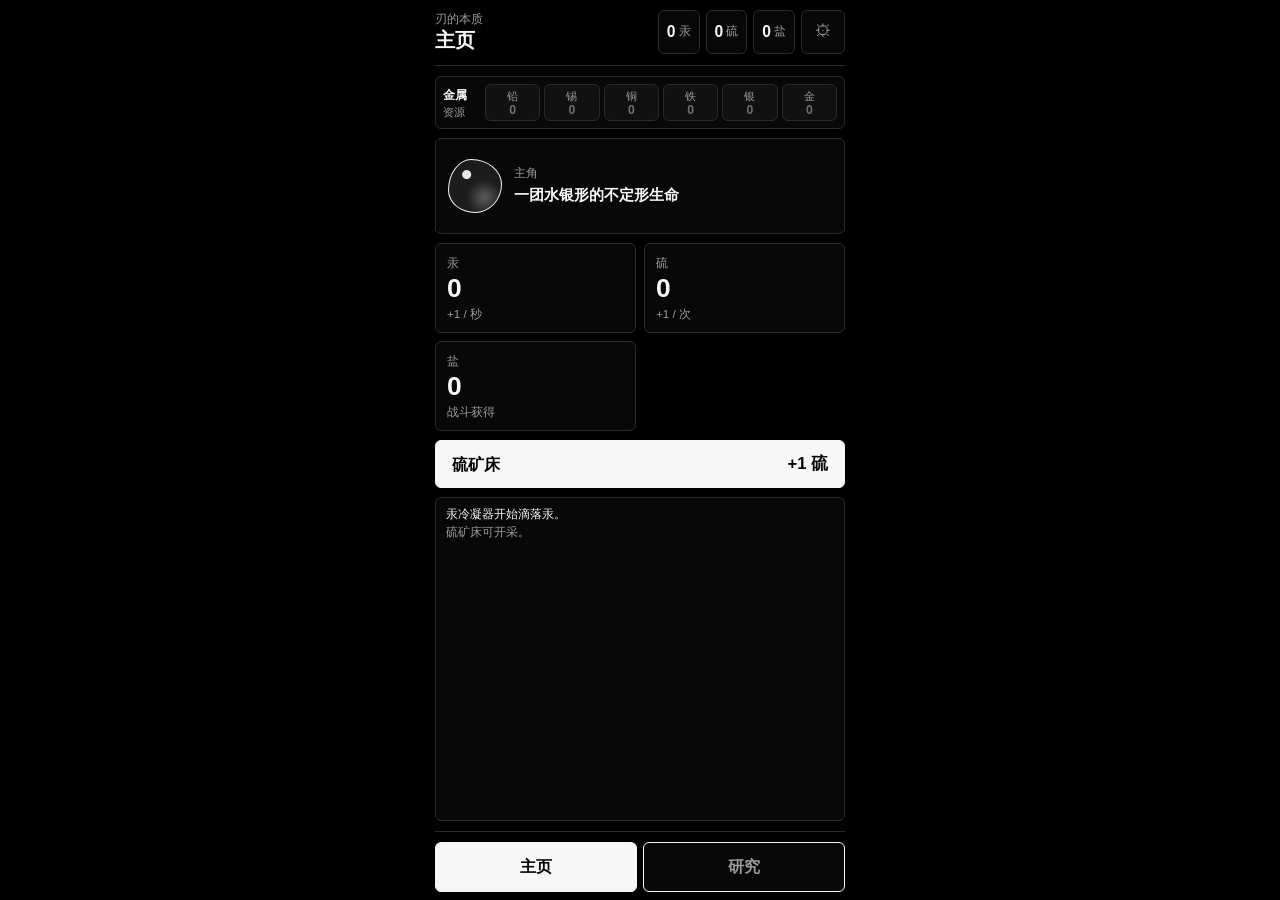
==== 游戏本体/index.html @ 434b976f "Initial commit" ====
<!doctype html>
<html lang="zh-CN">
  <head>
    <meta charset="UTF-8" />
    <meta name="viewport" content="width=device-width, initial-scale=1, viewport-fit=cover" />
    <meta name="theme-color" content="#000000" />
    <title>刃的本质</title>
    <link rel="stylesheet" href="./styles.css" />
  </head>
  <body>
    <main class="app-shell" id="app">
      <header class="title-bar">
        <div class="title-copy">
          <p>刃的本质</p>
          <h1 id="screen-title">主页</h1>
        </div>
        <div class="title-actions">
          <div class="title-stats" aria-label="核心资源">
            <span><strong id="title-mercury">0</strong><small>汞</small></span>
            <span><strong id="title-sulfur">0</strong><small>硫</small></span>
            <span><strong id="title-salt">0</strong><small>盐</small></span>
          </div>
          <button
            class="settings-shortcut"
            type="button"
            data-target="settings"
            aria-label="系统"
            aria-selected="false"
          >
            <span aria-hidden="true">⚙</span>
          </button>
        </div>
      </header>

      <section class="screen-stage" aria-live="polite">
        <section class="screen is-active is-headless" data-screen="home" aria-label="主页">
          <div class="home-layout">
            <section class="metal-resource-panel" aria-label="金属资源">
              <div class="metal-resource-head">
                <strong>金属</strong>
                <small>资源</small>
              </div>
              <div class="metal-resource-list" id="home-metal-resources"></div>
            </section>

            <section class="life-panel" aria-label="主角状态">
              <div class="life-core" aria-hidden="true"></div>
              <div>
                <span>主角</span>
                <strong>一团水银形的不定形生命</strong>
              </div>
            </section>

            <div class="resource-grid" aria-label="资源">
              <article class="resource-card">
                <span>汞</span>
                <strong id="home-mercury">0</strong>
                <small id="mercury-rate">+1 / 秒</small>
              </article>
              <article class="resource-card">
                <span>硫</span>
                <strong id="home-sulfur">0</strong>
                <small id="sulfur-rate">手动开采</small>
              </article>
              <article class="resource-card">
                <span>盐</span>
                <strong id="home-salt">0</strong>
                <small id="salt-rate">战斗获得</small>
              </article>
            </div>

            <button class="primary-action" id="sulfur-button" type="button">
              <span>硫矿床</span>
              <strong id="sulfur-gain">+1 硫</strong>
            </button>

            <ol class="event-log" id="home-log" aria-label="主页记录"></ol>
          </div>
        </section>

        <section class="screen is-headless" data-screen="research" aria-label="研究">
          <div class="research-layout">
            <section class="research-section" data-research-section="available">
              <div class="research-section-head">
                <h3>可研究</h3>
                <button
                  class="research-section-toggle"
                  type="button"
                  aria-expanded="true"
                  aria-controls="available-research-list"
                  data-section-toggle="available"
                >
                  <span aria-hidden="true">▴</span>
                  <small>折叠</small>
                </button>
              </div>
              <div class="research-list" id="available-research-list" aria-label="可研究项目"></div>
            </section>

            <section class="research-section" data-research-section="owned">
              <div class="research-section-head">
                <h3>已持有</h3>
                <button
                  class="research-section-toggle"
                  type="button"
                  aria-expanded="true"
                  aria-controls="owned-research-list"
                  data-section-toggle="owned"
                >
                  <span aria-hidden="true">▴</span>
                  <small>折叠</small>
                </button>
              </div>
              <div class="research-list" id="owned-research-list" aria-label="已持有研究"></div>
            </section>

            <section class="research-section" data-research-section="locked">
              <div class="research-section-head">
                <h3>未解锁</h3>
                <button
                  class="research-section-toggle"
                  type="button"
                  aria-expanded="true"
                  aria-controls="locked-feature-list"
                  data-section-toggle="locked"
                >
                  <span aria-hidden="true">▴</span>
                  <small>折叠</small>
                </button>
              </div>
              <div class="research-list" id="locked-research-list" aria-label="未解锁研究"></div>
            </section>
          </div>
        </section>

        <section class="screen is-headless" data-screen="metallurgy" aria-label="冶金">
          <div class="metallurgy-layout">
            <section class="metal-resource-panel metallurgy-metal-panel" aria-label="冶金金属资源">
              <div class="metal-resource-head">
                <strong>金属</strong>
                <small>资源</small>
              </div>
              <div class="metal-resource-list" id="metallurgy-metal-resources"></div>
            </section>

            <div class="metallurgy-panels">
              <section class="metallurgy-station is-active" data-station="smelting" data-metallurgy-panel="smelting" aria-labelledby="smelting-title">
                <div class="station-title">
                  <div>
                    <h3 id="smelting-title">冶炼</h3>
                    <small>也不算是冶炼，毕竟没开火。</small>
                  </div>
                </div>

                <div class="station-workbench">
                  <section class="station-column ingredient-column" aria-label="冶炼投料">
                    <strong>投料</strong>
                    <div class="ingredient-list" id="smelting-resource-list"></div>
                    <div class="ingredient-controls">
                      <button class="secondary-action" type="button" data-ingredient-action="divide" data-station="smelting">/10</button>
                      <span id="smelting-selected-resource">未选择</span>
                      <button class="secondary-action" type="button" data-ingredient-action="multiply" data-station="smelting">*10</button>
                      <button class="secondary-action" type="button" data-ingredient-action="remove" data-station="smelting">-1</button>
                      <button class="secondary-action" type="button" data-ingredient-action="add" data-station="smelting">+1</button>
                    </div>
                  </section>

                  <section class="station-column product-column" aria-label="冶炼产品">
                    <strong>产品</strong>
                    <div class="product-display" id="smelting-product">
                      <span>尚未冶炼</span>
                      <small>投入资源后确认。</small>
                    </div>
                    <div class="current-loadout" id="smelting-current-inputs">未投料</div>
                  </section>

                  <section class="station-column process-column" aria-label="冶炼确认">
                    <button class="process-button cauldron-button" id="smelt-button" type="button">
                      <span class="process-icon" aria-hidden="true">坩</span>
                      <strong>冶炼</strong>
                    </button>
                  </section>

                  <aside class="metallurgy-drawer" id="smelting-drawer" aria-label="冶炼记录抽屉">
                    <button class="drawer-toggle" id="smelting-drawer-toggle" type="button" aria-expanded="false">
                      <span aria-hidden="true">‹</span>
                      <small>记录</small>
                    </button>
                    <div class="drawer-body">
                      <div class="drawer-head">
                        <strong id="smelting-log-title">完整记录</strong>
                        <button class="secondary-action" id="smelting-log-mode-toggle" type="button">收藏</button>
                      </div>
                      <ol class="drawer-list" id="smelting-log-list"></ol>
                    </div>
                  </aside>
                </div>
              </section>

              <section class="metallurgy-station" data-station="forging" data-metallurgy-panel="forging" aria-labelledby="forging-title">
                <div class="station-title">
                  <div>
                    <h3 id="forging-title">锻造</h3>
                    <small>投入金属，锻出一把刃。</small>
                  </div>
                </div>

                <div class="station-workbench">
                  <section class="station-column ingredient-column" aria-label="锻造投料">
                    <strong>投料</strong>
                    <div class="ingredient-list" id="forging-resource-list"></div>
                    <div class="ingredient-controls">
                      <button class="secondary-action" type="button" data-ingredient-action="divide" data-station="forging">/10</button>
                      <span id="forging-selected-resource">未选择</span>
                      <button class="secondary-action" type="button" data-ingredient-action="multiply" data-station="forging">*10</button>
                      <button class="secondary-action" type="button" data-ingredient-action="remove" data-station="forging">-1</button>
                      <button class="secondary-action" type="button" data-ingredient-action="add" data-station="forging">+1</button>
                    </div>
                  </section>

                  <section class="station-column process-column" aria-label="锻造确认">
                    <button class="process-button anvil-button" id="forge-button" type="button">
                      <span class="process-icon" aria-hidden="true">砧</span>
                      <strong>锻造</strong>
                    </button>
                  </section>

                  <section class="station-column product-column" aria-label="锻造产品">
                    <strong>产品</strong>
                    <div class="product-display blade-product" id="forging-product">
                      <span>尚未锻造</span>
                      <small>刃属性会显示在这里。</small>
                    </div>
                    <div class="current-loadout" id="forging-current-inputs">未投料</div>
                  </section>

                  <aside class="metallurgy-drawer" id="forging-drawer" aria-label="背包抽屉">
                    <button class="drawer-toggle" id="forging-drawer-toggle" type="button" aria-expanded="false">
                      <span aria-hidden="true">‹</span>
                      <small>背包</small>
                    </button>
                    <div class="drawer-body">
                      <div class="drawer-head">
                        <strong>背包</strong>
                        <div class="drawer-head-actions">
                          <small>20 格</small>
                          <button class="secondary-action" id="blade-batch-delete-toggle" type="button">批量</button>
	                          <button class="secondary-action danger-action" id="blade-batch-delete-button" type="button" disabled hidden>销毁所选</button>
                          <button class="secondary-action" id="blade-favorite-button" type="button" disabled>收藏</button>
                          <button class="secondary-action" id="blade-reproduce-button" type="button" disabled>再生产</button>
	                          <button class="secondary-action danger-action" id="blade-delete-button" type="button" disabled>销毁</button>
                        </div>
                      </div>
                      <div class="blade-detail" id="blade-detail">选择一把刃查看属性</div>
                      <div class="blade-grid" id="blade-inventory-grid"></div>
                    </div>
                  </aside>
                </div>
              </section>

              <section class="metallurgy-station" data-station="inscription" data-metallurgy-panel="inscription" aria-label="铭文"></section>
            </div>

            <nav class="metallurgy-subnav" aria-label="冶金功能切换">
              <button class="metallurgy-subtab is-active" type="button" data-metallurgy-tab="smelting" aria-selected="true">冶炼</button>
              <button class="metallurgy-subtab" type="button" data-metallurgy-tab="forging" aria-selected="false">锻造</button>
              <button class="metallurgy-subtab" type="button" data-metallurgy-tab="inscription" aria-selected="false" hidden>铭文</button>
            </nav>
          </div>
        </section>

        <section class="screen is-headless" data-screen="battle" aria-label="战斗">
          <div class="battle-layout">
            <section class="battle-enemy-panel" aria-label="敌人">
              <div class="battle-enemy-card" id="battle-enemy-card"></div>
              <aside class="battle-log-panel" aria-label="战斗记录">
                <div class="battle-log-head">
                  <strong>记录</strong>
                  <small id="battle-log-summary">0 条</small>
                </div>
                <ol class="battle-log-list" id="battle-log-list"></ol>
              </aside>
            </section>

            <section class="battle-actions" aria-label="战斗操作">
              <div class="battle-action-row battle-action-row-main">
                <button class="secondary-action battle-flee-button" id="battle-flee-button" type="button">逃跑</button>
	                <select id="battle-cr-select" aria-label="下一只敌人的 CR">
	                  <option value="1">CR1</option>
	                  <option value="2">CR2</option>
	                  <option value="3">CR3</option>
	                  <option value="4">CR4</option>
	                  <option value="5">CR5</option>
	                  <option value="6">CR6</option>
	                  <option value="7">CR7</option>
	                  <option value="8">CR8</option>
	                </select>
                <button class="primary-action" id="battle-auto-toggle" type="button">自动战斗</button>
                <button class="secondary-action" id="battle-attack-button" type="button">手动攻击</button>
              </div>
              <div class="battle-action-row battle-action-row-support">
                <button class="secondary-action battle-hone-button" id="battle-hone-button" type="button">
                  <strong>磨刃</strong>
                  <small>锋利+0</small>
                </button>
                <button class="secondary-action" id="battle-inscription-button" type="button" disabled hidden>铭文</button>
              </div>
            </section>

            <section class="battle-blade-panel" aria-label="当前刃">
              <div class="battle-blade-card" id="battle-selected-blade"></div>

              <aside class="battle-drawer" id="battle-drawer" aria-label="战斗背包">
                <button class="drawer-toggle" id="battle-drawer-toggle" type="button" aria-expanded="false">
                  <span aria-hidden="true">‹</span>
                  <small>背包</small>
                </button>
                <div class="drawer-body">
	                  <div class="drawer-head">
	                    <strong>刃背包</strong>
	                    <div class="drawer-head-actions">
	                      <small id="battle-inventory-summary">0 / 20</small>
	                      <button class="secondary-action" id="battle-blade-batch-delete-toggle" type="button">批量</button>
		                      <button class="secondary-action danger-action" id="battle-blade-batch-delete-button" type="button" disabled hidden>销毁所选</button>
	                      <button class="secondary-action" id="battle-blade-favorite-button" type="button" disabled>收藏</button>
		                      <button class="secondary-action danger-action" id="battle-blade-delete-button" type="button" disabled>销毁</button>
	                    </div>
	                  </div>
                  <div class="blade-grid battle-blade-grid" id="battle-blade-list"></div>
                </div>
              </aside>
            </section>
          </div>
        </section>

        <section class="screen" data-screen="settings" aria-labelledby="settings-title">
          <div class="screen-head">
            <div>
              <p class="kicker">本地</p>
              <h2 id="settings-title">系统</h2>
            </div>
            <span class="pill" id="version-label">v1.0</span>
          </div>

          <div class="settings-layout">
            <nav class="settings-subnav" aria-label="系统功能切换">
              <button class="settings-subtab is-active" type="button" data-settings-tab="settings" aria-selected="true">设置</button>
              <button class="settings-subtab" type="button" data-settings-tab="stats" aria-selected="false">数据统计</button>
              <button class="settings-subtab" type="button" data-settings-tab="milestones" aria-selected="false">里程碑</button>
            </nav>

            <section class="settings-panel is-active" data-settings-panel="settings" aria-label="系统设置">
              <label class="toggle-row">
                <span>
                  <strong>自动保存</strong>
                  <small id="autosave-state">开启</small>
                </span>
                <input id="autosave-toggle" type="checkbox" checked />
              </label>

              <label class="toggle-row">
                <span>
                  <strong>紧凑数字</strong>
                  <small id="compact-state">开启</small>
                </span>
                <input id="compact-toggle" type="checkbox" checked />
              </label>

              <textarea id="save-code" rows="4" spellcheck="false" placeholder="存档码"></textarea>

              <div class="button-grid">
                <button class="secondary-action" id="save-button" type="button">保存</button>
                <button class="secondary-action" id="export-button" type="button">导出</button>
                <button class="secondary-action" id="import-button" type="button">导入</button>
                <button class="secondary-action danger-action" id="reset-button" type="button">重置</button>
              </div>

              <p class="settings-message" id="settings-message">本地存档未写入。</p>
            </section>

            <section class="settings-panel stats-panel" data-settings-panel="stats" aria-label="数据统计">
              <div class="stats-list" id="stats-list"></div>
            </section>

            <section class="settings-panel milestones-panel" data-settings-panel="milestones" aria-label="里程碑">
              <div class="milestone-list" id="milestone-list"></div>
            </section>
          </div>
        </section>
      </section>

      <nav class="tab-bar" aria-label="功能分页">
        <button class="tab-button is-active" type="button" data-target="home" aria-selected="true">主页</button>
        <button class="tab-button" type="button" data-target="research" aria-selected="false">研究</button>
        <button class="tab-button" type="button" data-target="metallurgy" data-feature="metallurgy" aria-selected="false" hidden>冶金</button>
        <button class="tab-button" type="button" data-target="battle" data-feature="battle" aria-selected="false" hidden>战斗</button>
      </nav>
    </main>

    <script src="./research.js"></script>
    <script src="./forgingFormula.js"></script>
    <script src="./bladeNaming.js"></script>
    <script src="./battleFormula.js"></script>
    <script src="./main.js"></script>
  </body>
</html>
---- 游戏本体/styles.css ----
:root {
  color-scheme: dark;
  --bg: #000;
  --panel: #080808;
  --panel-2: #111;
  --line: #2a2a2a;
  --line-strong: #f5f5f5;
  --text: #f7f7f7;
  --muted: #9b9b9b;
  --muted-2: #6f6f6f;
  --inverse: #050505;
  --radius: 6px;
  --tap: 48px;
  font-family:
    "Noto Sans SC",
    "Microsoft YaHei",
    "PingFang SC",
    sans-serif;
  background: var(--bg);
  color: var(--text);
  line-height: 1.35;
}

* {
  box-sizing: border-box;
}

html,
body {
  min-width: 320px;
  min-height: 100%;
  margin: 0;
  background: var(--bg);
}

body {
  overflow: hidden;
}

button,
textarea,
input {
  font: inherit;
}

button {
  touch-action: manipulation;
}

.app-shell {
  width: min(100vw, 430px);
  height: 100dvh;
  min-height: 520px;
  margin: 0 auto;
  padding:
    max(8px, env(safe-area-inset-top))
    10px
    max(8px, env(safe-area-inset-bottom));
  display: grid;
  grid-template-rows: auto minmax(0, 1fr) auto;
  gap: 10px;
  background: var(--bg);
  overflow: hidden;
}

.title-bar {
  min-height: 58px;
  display: flex;
  align-items: center;
  justify-content: space-between;
  gap: 12px;
  padding-bottom: 10px;
  border-bottom: 1px solid var(--line);
}

.title-copy {
  min-width: 0;
}

.title-copy p,
.kicker,
.resource-card span,
.resource-card small,
.status-card span,
.research-card p,
.research-card small,
.toggle-row small,
.stat-row span,
.settings-message {
  color: var(--muted);
}

.title-copy p,
.kicker {
  margin: 0;
  font-size: 0.72rem;
  letter-spacing: 0;
}

h1,
h2,
h3,
p {
  margin: 0;
}

h1 {
  margin-top: 2px;
  font-size: 1.22rem;
  line-height: 1.1;
  font-weight: 800;
  text-wrap: pretty;
}

h2 {
  margin-top: 2px;
  font-size: 1.05rem;
  line-height: 1.15;
  font-weight: 800;
}

h3 {
  font-size: 0.86rem;
  line-height: 1.2;
  color: var(--muted);
  font-weight: 700;
}

.title-stats {
  flex: 0 0 auto;
  display: flex;
  gap: 6px;
}

.title-actions {
  flex: 0 0 auto;
  display: flex;
  align-items: center;
  gap: 6px;
}

.title-stats span,
.pill {
  min-height: 28px;
  display: inline-flex;
  align-items: center;
  gap: 3px;
  padding: 0 8px;
  border: 1px solid var(--line);
  border-radius: var(--radius);
  background: var(--panel);
  white-space: nowrap;
}

.title-stats span {
  min-height: 44px;
}

.title-stats strong {
  font-size: 0.98rem;
}

.title-stats small,
.pill {
  color: var(--muted);
  font-size: 0.72rem;
}

.settings-shortcut {
  width: 44px;
  min-width: 44px;
  min-height: 44px;
  display: grid;
  place-items: center;
  border: 1px solid var(--line);
  border-radius: var(--radius);
  background: var(--panel);
  color: var(--muted);
}

.settings-shortcut.is-active {
  border-color: var(--line-strong);
  background: var(--text);
  color: var(--inverse);
}

.settings-shortcut span {
  font-size: 1.05rem;
  line-height: 1;
}

.screen-stage {
  min-height: 0;
  overflow: hidden;
}

.screen {
  height: 100%;
  min-height: 0;
  display: none;
}

.screen.is-active {
  display: grid;
  grid-template-rows: auto minmax(0, 1fr);
  gap: 10px;
}

.screen.is-headless.is-active {
  grid-template-rows: minmax(0, 1fr);
}

.screen-head {
  min-height: 38px;
  display: flex;
  align-items: end;
  justify-content: space-between;
  gap: 10px;
}

.home-layout,
.research-layout,
.metallurgy-layout,
.battle-layout,
.settings-layout {
  min-height: 0;
  display: grid;
  gap: 9px;
  overflow: hidden;
}

.home-layout {
  grid-template-rows: auto auto auto auto minmax(260px, 1fr);
  overflow-y: auto;
  scrollbar-width: thin;
}

.research-layout {
  grid-auto-rows: max-content;
  align-content: start;
  overflow: auto;
  scrollbar-width: thin;
}

.battle-layout {
  position: relative;
  grid-template-rows: minmax(0, 1fr) auto minmax(0, 1.18fr);
  overflow: hidden;
}

.battle-enemy-panel {
  min-height: 0;
  display: grid;
  grid-template-columns: minmax(0, 1.25fr) minmax(108px, 0.75fr);
  gap: 8px;
}

.battle-enemy-card,
.battle-log-panel,
.battle-blade-card {
  min-width: 0;
  min-height: 0;
  padding: 9px;
  border: 1px solid var(--line);
  border-radius: var(--radius);
  background: var(--panel);
}

.battle-enemy-card,
.battle-blade-card,
.battle-log-panel {
  display: grid;
  gap: 8px;
}

.battle-card-head,
.battle-section-head,
.battle-log-head {
  min-width: 0;
  display: flex;
  align-items: start;
  justify-content: space-between;
  gap: 8px;
}

.battle-card-head strong,
.battle-section-head strong,
.battle-log-head strong {
  display: block;
  font-size: 0.82rem;
}

.battle-card-head small,
.battle-section-head small,
.battle-log-head small {
  display: block;
  margin-top: 2px;
  color: var(--muted);
  font-size: 0.68rem;
}

.battle-enemy-identity {
  min-width: 0;
  display: flex;
  align-items: center;
  gap: 8px;
}

.battle-enemy-avatar {
  width: 38px;
  height: 38px;
  flex: 0 0 auto;
  display: grid;
  place-items: center;
  border: 1px solid var(--line);
  border-radius: var(--radius);
  background: var(--panel-2);
  font-size: 1.35rem;
  line-height: 1;
}

.battle-hp-row {
  display: grid;
  gap: 6px;
}

.battle-hp-row strong {
  font-size: 0.86rem;
  font-variant-numeric: tabular-nums;
}

.battle-hp-meter {
  height: 8px;
  overflow: hidden;
  border: 1px solid var(--line);
  border-radius: 999px;
  background: var(--panel-2);
}

.battle-hp-meter span {
  height: 100%;
  display: block;
  background: var(--text);
}

.battle-enemy-stats {
  display: grid;
  grid-template-columns: repeat(2, minmax(0, 1fr));
  gap: 6px;
}

.battle-stat-pill {
  min-width: 0;
  padding: 5px 6px;
  border: 1px solid var(--line);
  border-radius: var(--radius);
  background: var(--panel-2);
  font-size: 0.7rem;
  font-weight: 800;
  font-variant-numeric: tabular-nums;
  overflow-wrap: anywhere;
}

.battle-log-panel {
  grid-template-rows: auto minmax(0, 1fr);
}

.battle-log-list {
  min-height: 0;
  margin: 0;
  padding: 0;
  display: grid;
  align-content: end;
  gap: 5px;
  list-style: none;
  overflow-y: auto;
  scrollbar-width: thin;
}

.battle-log-list li {
  padding-bottom: 5px;
  border-bottom: 1px solid var(--line);
  color: var(--muted);
  font-size: 0.68rem;
  overflow-wrap: anywhere;
}

.battle-actions {
  min-height: 0;
  display: grid;
  gap: 6px;
}

.battle-action-row {
  min-height: 0;
  display: grid;
  align-items: stretch;
  gap: 6px;
}

.battle-action-row-main {
  grid-template-columns: 56px 64px minmax(0, 1fr) minmax(0, 1fr);
}

.battle-action-row-support {
  grid-template-columns: minmax(0, 1fr) minmax(84px, 0.42fr);
}

.battle-action-row select,
.battle-action-row .primary-action,
.battle-action-row .secondary-action {
  min-width: 0;
  min-height: 38px;
  padding: 0 8px;
  display: flex;
  align-items: center;
  justify-content: center;
  border-radius: var(--radius);
  font-size: 0.74rem;
  font-weight: 800;
  text-align: center;
  overflow-wrap: anywhere;
}

.battle-hone-button {
  flex-direction: column;
  gap: 1px;
  line-height: 1.1;
}

.battle-hone-button strong,
.battle-hone-button small {
  min-width: 0;
  display: block;
  color: inherit;
  overflow-wrap: anywhere;
}

.battle-hone-button strong {
  font-size: 0.74rem;
}

.battle-hone-button small {
  color: var(--muted);
  font-size: 0.62rem;
  font-weight: 800;
}

.battle-hone-button:disabled small {
  color: var(--muted-2);
}

.battle-action-row select {
  border: 1px solid var(--line);
  background: var(--panel);
  color: var(--text);
}

.battle-action-row .primary-action.is-active {
  border-color: var(--line-strong);
  background: var(--panel-2);
  color: var(--text);
}

.battle-blade-panel {
  position: relative;
  min-height: 0;
  display: grid;
  grid-template-columns: minmax(0, 1fr);
  padding-right: 38px;
}

.battle-blade-body {
  min-height: 0;
  display: grid;
  grid-template-columns: minmax(0, 0.72fr) minmax(160px, 1fr);
  align-items: center;
  gap: 8px;
}

.battle-blade-card {
  position: relative;
  grid-template-rows: auto minmax(0, 1fr);
}

.battle-blade-card .blade-radar {
  width: 100%;
  max-width: 220px;
  justify-self: center;
}

.battle-info-button {
  width: 30px;
  height: 30px;
  min-height: 30px;
  flex: 0 0 auto;
  padding: 0;
  display: grid;
  place-items: center;
  border: 1px solid var(--line);
  border-radius: 50%;
  background: var(--panel-2);
  color: var(--text);
  font-family: inherit;
  font-size: 0.86rem;
  font-weight: 900;
  line-height: 1;
}

.battle-info-popover {
  position: absolute;
  inset: 8px 46px 8px 8px;
  z-index: 5;
  min-width: 0;
  min-height: 0;
  padding: 12px;
  display: grid;
  grid-template-rows: auto minmax(0, 1fr);
  gap: 8px;
  border: 1px solid var(--line-strong);
  border-radius: var(--radius);
  background: var(--panel);
  box-shadow: 0 12px 28px rgba(0, 0, 0, 0.32);
  overflow-y: auto;
  scrollbar-width: thin;
}

.battle-info-popover-head {
  min-width: 0;
  display: flex;
  align-items: center;
  justify-content: space-between;
  gap: 8px;
}

.battle-info-popover-head strong {
  font-size: 0.8rem;
}

.battle-info-close {
  width: 28px;
  min-height: 28px;
  padding: 0;
  display: grid;
  place-items: center;
  border: 1px solid var(--line);
  border-radius: 50%;
  background: var(--panel-2);
  color: var(--text);
  font-size: 0.9rem;
  line-height: 1;
}

.battle-info-list {
  min-width: 0;
  min-height: 0;
  display: grid;
  grid-template-columns: repeat(2, minmax(0, 1fr));
  align-content: start;
  gap: 8px;
}

.battle-info-item {
  min-width: 0;
  padding: 8px;
  display: grid;
  align-content: start;
  gap: 4px;
  border: 1px solid var(--line);
  border-radius: var(--radius);
  background: var(--panel-2);
}

.battle-info-item strong {
  color: var(--text);
  font-size: 0.72rem;
  font-weight: 900;
}

.battle-info-item p {
  min-width: 0;
  margin: 0;
  color: var(--muted);
  font-size: 0.67rem;
  line-height: 1.38;
  overflow-wrap: anywhere;
  text-wrap: pretty;
}

.battle-drawer {
  position: absolute;
  inset: 0 0 0 auto;
  width: 30px;
  min-width: 0;
  min-height: 0;
  display: grid;
  grid-template-columns: 30px minmax(0, 1fr);
  z-index: 3;
}

.battle-drawer.is-open {
  width: 100%;
}

.battle-drawer.is-open .drawer-body {
  display: grid;
  grid-template-rows: auto minmax(0, 1fr);
  gap: 8px;
  border: 1px solid var(--line);
  border-left: 0;
  border-radius: 0 var(--radius) var(--radius) 0;
  background: var(--panel);
}

.battle-drawer .drawer-head {
  align-items: flex-start;
}

.battle-drawer .drawer-head-actions {
  flex-wrap: wrap;
  justify-content: flex-end;
  gap: 4px;
}

.battle-drawer .drawer-head button {
  min-height: 28px;
  padding: 0 6px;
  font-size: 0.64rem;
}

.battle-blade-grid {
  min-height: 0;
  height: 100%;
}

.battle-blade-grid .blade-slot.is-selected {
  background: var(--text);
  color: var(--inverse);
}

.metal-resource-panel {
  min-height: 50px;
  padding: 7px;
  display: grid;
  grid-template-columns: auto minmax(0, 1fr);
  align-items: stretch;
  gap: 8px;
}

.metal-resource-head {
  min-width: 34px;
  display: grid;
  align-content: center;
  gap: 1px;
}

.metal-resource-head strong,
.metal-resource-head small {
  display: block;
}

.metal-resource-head strong {
  font-size: 0.78rem;
}

.metal-resource-head small {
  color: var(--muted);
  font-size: 0.66rem;
}

.metal-resource-list {
  min-width: 0;
  display: grid;
  grid-template-columns: repeat(6, minmax(0, 1fr));
  gap: 4px;
}

.metal-resource-item {
  min-width: 0;
  min-height: 36px;
  padding: 4px 5px;
  display: grid;
  align-content: center;
  gap: 1px;
  border: 1px solid var(--line);
  border-radius: var(--radius);
  background: var(--panel-2);
}

.metal-resource-item span,
.metal-resource-item strong {
  min-width: 0;
  display: block;
  overflow: hidden;
  text-overflow: ellipsis;
  white-space: nowrap;
  text-align: center;
}

.metal-resource-item span {
  color: var(--muted);
  font-size: 0.66rem;
}

.metal-resource-item strong {
  color: var(--text);
  font-size: 0.76rem;
  line-height: 1;
}

.metal-resource-item.is-empty strong {
  color: var(--muted-2);
}

.metallurgy-layout {
  grid-template-rows: auto minmax(0, 1fr) auto;
  gap: 10px;
  overflow: hidden;
}

.metallurgy-panels {
  min-height: 0;
  display: grid;
  overflow: hidden;
}

.metallurgy-station {
  min-height: 0;
  grid-template-rows: auto minmax(0, 1fr);
  gap: 10px;
  overflow: hidden;
  display: none;
}

.metallurgy-station.is-active {
  display: grid;
}

.metallurgy-station[data-station="inscription"] {
  grid-template-rows: minmax(0, 1fr);
}

.inscription-epilogue {
  --w7-wheel-size: min(220px, 58vw);
  --epilogue-gap: 16px;
  min-width: 0;
  min-height: 0;
  padding: clamp(10px, 3dvh, 22px) 14px 14px;
  display: grid;
  grid-template-rows: auto var(--w7-wheel-size);
  justify-items: center;
  align-content: start;
  gap: var(--epilogue-gap);
  overflow-y: auto;
  scrollbar-width: thin;
}

.inscription-epilogue-text {
  width: min(100%, 540px);
  padding: 16px;
  display: grid;
  gap: 10px;
  border: 1px solid var(--line);
  border-radius: var(--radius);
  background: var(--panel);
  color: var(--text);
  font-size: 0.9rem;
  line-height: 1.65;
  text-align: left;
  text-wrap: pretty;
}

.inscription-epilogue-text p {
  margin: 0;
}

.inscription-epilogue-button {
  width: min(100%, 180px);
  align-self: center;
  justify-content: center;
}

.w7-wheel-hint {
  width: var(--w7-wheel-size);
  aspect-ratio: 1;
  display: grid;
  place-items: center;
}

.w7-wheel-hint svg {
  width: 100%;
  height: 100%;
  display: block;
  overflow: visible;
}

.w7-wheel-edge {
  stroke: #747474;
  stroke-width: 3;
  stroke-linecap: round;
}

.w7-wheel-node {
  fill: #747474;
  stroke: #b7b7b7;
  stroke-width: 2;
}

.w7-wheel-node.is-center {
  fill: #9a9a9a;
}

.station-title {
  min-height: 34px;
  display: flex;
  align-items: flex-start;
  justify-content: space-between;
  gap: 8px;
}

.station-title div {
  min-width: 0;
}

.station-title small,
.current-loadout,
.product-display small,
.ingredient-option small,
.ingredient-option span,
.empty-note,
.drawer-head small,
.blade-detail,
.blade-meta-list {
  color: var(--muted);
}

.station-title small {
  display: block;
  max-width: 23em;
  margin-top: 3px;
  font-size: 0.72rem;
  text-wrap: pretty;
}

.station-workbench {
  --ingredient-zone-height: clamp(150px, 30dvh, 256px);
  position: relative;
  min-height: 0;
  display: grid;
  grid-template-areas:
    "product process"
    "ingredients ingredients";
  grid-template-columns: minmax(0, 1fr) minmax(72px, 0.3fr);
  grid-template-rows:
    minmax(106px, 1fr)
    minmax(var(--ingredient-zone-height), var(--ingredient-zone-height));
  gap: 10px;
  padding-right: 34px;
  overflow: hidden;
}

.metallurgy-station[data-station="smelting"] .station-workbench {
  grid-template-rows:
    minmax(106px, 1fr)
    minmax(var(--ingredient-zone-height), var(--ingredient-zone-height));
}

.station-column,
.drawer-body {
  min-width: 0;
  min-height: 0;
  border: 1px solid var(--line);
  border-radius: var(--radius);
  background: var(--panel);
}

.station-column {
  padding: 10px;
  display: grid;
  gap: 9px;
  overflow: hidden;
}

.station-column > strong {
  font-size: 0.8rem;
}

.ingredient-column {
  grid-area: ingredients;
  grid-template-rows: auto minmax(0, 1fr) auto;
}

.metallurgy-station[data-station="smelting"] .ingredient-column {
  grid-template-columns: minmax(0, 1fr);
}

.ingredient-list {
  min-height: 0;
  display: grid;
  grid-template-columns: repeat(auto-fit, minmax(72px, 1fr));
  align-content: start;
  gap: 7px;
  overflow-y: auto;
  scrollbar-width: thin;
}

.metallurgy-station[data-station="smelting"] .ingredient-list {
  grid-template-columns: repeat(2, minmax(0, 1fr));
  overflow: hidden;
}

.metallurgy-station[data-station="forging"] .ingredient-list {
  grid-template-columns: repeat(3, minmax(0, 1fr));
}

.metallurgy-station[data-station="smelting"] .ingredient-column,
.metallurgy-station[data-station="forging"] .ingredient-column {
  grid-template-rows: auto minmax(0, 117px) auto;
}

.ingredient-option {
  min-height: 44px;
  padding: 5px 7px;
  display: grid;
  grid-template-columns: minmax(0, 1fr) auto;
  grid-template-rows: repeat(2, auto);
  align-content: center;
  gap: 1px 6px;
  border: 1px solid var(--line);
  border-radius: var(--radius);
  background: var(--panel-2);
  color: var(--text);
  text-align: left;
}

.ingredient-option.is-selected {
  border-color: var(--line-strong);
  background: var(--text);
  color: var(--inverse);
}

.ingredient-option strong,
.ingredient-option small,
.ingredient-option span {
  display: block;
  font-size: 0.68rem;
}

.ingredient-option strong {
  grid-column: 1;
  grid-row: 1;
  font-size: 0.82rem;
}

.ingredient-option small,
.ingredient-option span {
  grid-column: 2;
  text-align: right;
}

.ingredient-option small {
  grid-row: 1;
}

.ingredient-option span {
  grid-row: 2;
}

.ingredient-option.is-selected small,
.ingredient-option.is-selected span {
  color: var(--inverse);
}

.ingredient-controls {
  display: grid;
  grid-template-columns: 44px minmax(0, 1fr) 44px;
  grid-template-rows: repeat(2, 40px);
  align-items: center;
  gap: 6px;
}

.metallurgy-station[data-station="smelting"] .ingredient-controls {
  grid-template-columns: 44px minmax(0, 1fr) 44px;
}

.ingredient-controls button {
  min-width: 0;
  min-height: 40px;
  padding: 0;
  font-size: 0.72rem;
}

.ingredient-controls span {
  grid-column: 2;
  grid-row: 1 / span 2;
  min-width: 0;
  min-height: 86px;
  padding: 6px;
  display: grid;
  place-items: center;
  border: 1px solid var(--line);
  border-radius: var(--radius);
  background: var(--panel-2);
  font-size: 0.72rem;
  text-align: center;
  overflow-wrap: anywhere;
  text-wrap: balance;
}

.ingredient-controls button[data-ingredient-action="divide"] {
  grid-column: 1;
  grid-row: 1;
}

.ingredient-controls button[data-ingredient-action="remove"] {
  grid-column: 1;
  grid-row: 2;
}

.ingredient-controls button[data-ingredient-action="multiply"] {
  grid-column: 3;
  grid-row: 1;
}

.ingredient-controls button[data-ingredient-action="add"] {
  grid-column: 3;
  grid-row: 2;
}

.process-column {
  grid-area: process;
  grid-template-columns: minmax(0, 1fr);
  grid-template-rows: minmax(0, 1fr);
  padding: 0;
  border: 0;
  background: transparent;
}

.current-loadout {
  min-height: 0;
  padding: 7px;
  display: grid;
  align-content: start;
  gap: 4px;
  border: 1px solid var(--line);
  border-radius: var(--radius);
  background: var(--panel-2);
  font-size: 0.72rem;
  overflow-y: auto;
  scrollbar-width: thin;
  overflow-wrap: anywhere;
  text-wrap: pretty;
}

.current-loadout small {
  color: var(--muted);
}

.current-loadout .loadout-limit.is-full {
  color: var(--line-strong);
  font-weight: 800;
}

.process-button {
  min-width: 0;
  min-height: 0;
  padding: 8px;
  display: grid;
  place-items: center;
  align-content: center;
  gap: 5px;
  border: 1px solid var(--line-strong);
  border-radius: var(--radius);
  background: var(--text);
  color: var(--inverse);
  font-weight: 900;
}

.process-button strong {
  max-width: 100%;
  line-height: 1.15;
  text-align: center;
  font-variant-numeric: tabular-nums;
  overflow-wrap: anywhere;
  text-wrap: balance;
}

.process-icon {
  width: 52px;
  height: 52px;
  display: grid;
  place-items: center;
  border: 2px solid currentColor;
  border-radius: 50%;
  font-size: 1.55rem;
  line-height: 1;
}

.metallurgy-station .process-icon {
  width: 42px;
  height: 42px;
  font-size: 1.28rem;
}

.anvil-button .process-icon {
  border-radius: 6px 6px 14px 14px;
}

.product-column {
  grid-area: product;
  grid-template-rows: auto minmax(0, 1fr) auto;
}

.product-display {
  min-height: 0;
  padding: 10px;
  display: grid;
  align-content: center;
  gap: 6px;
  border: 1px solid var(--line);
  border-radius: var(--radius);
  background: var(--panel-2);
  overflow-y: auto;
  scrollbar-width: thin;
}

.product-display span {
  font-size: 1.02rem;
  font-weight: 900;
  overflow-wrap: anywhere;
}

.product-display small {
  font-size: 0.72rem;
  text-wrap: pretty;
}

.metallurgy-drawer {
  position: absolute;
  inset: 0 0 0 auto;
  width: 30px;
  min-width: 0;
  min-height: 0;
  display: grid;
  grid-template-columns: 30px minmax(0, 1fr);
  z-index: 2;
}

.metallurgy-drawer.is-open {
  width: min(calc(100% - 10px), 340px);
}

.metallurgy-station[data-station="forging"] .metallurgy-drawer.is-open {
  width: 100%;
}

.drawer-toggle {
  min-width: 0;
  min-height: 0;
  padding: 4px 0;
  display: grid;
  place-items: center;
  border: 1px solid var(--line);
  border-radius: var(--radius);
  background: var(--panel-2);
  color: var(--muted);
}

.drawer-toggle small {
  writing-mode: vertical-rl;
  font-size: 0.66rem;
}

.drawer-toggle span {
  font-size: 0.9rem;
  line-height: 1;
}

.drawer-body {
  display: none;
  padding: 10px;
  overflow: hidden;
}

.metallurgy-drawer.is-open .drawer-body {
  display: grid;
  grid-template-rows: auto minmax(0, 1fr) auto;
  gap: 8px;
}

.metallurgy-station[data-station="forging"] .metallurgy-drawer.is-open .drawer-body {
  grid-template-rows:
    auto
    minmax(0, 1fr)
    minmax(var(--ingredient-zone-height), var(--ingredient-zone-height));
}

.drawer-head {
  min-height: 34px;
  display: flex;
  align-items: center;
  justify-content: space-between;
  gap: 8px;
}

.drawer-head button {
  min-height: 32px;
  padding: 0 8px;
}

.drawer-head button.is-active {
  border-color: var(--line-strong);
  background: var(--text);
  color: var(--inverse);
}

.drawer-head-actions {
  flex: 0 0 auto;
  display: flex;
  align-items: center;
  gap: 6px;
}

.drawer-list {
  min-height: 0;
  margin: 0;
  padding: 0;
  display: grid;
  align-content: start;
  gap: 6px;
  list-style: none;
  overflow-y: auto;
  scrollbar-width: thin;
}

.drawer-record {
  min-height: 40px;
  padding: 7px;
  display: grid;
  grid-template-columns: minmax(0, 1fr) auto;
  align-items: center;
  gap: 6px;
  border: 1px solid var(--line);
  border-radius: var(--radius);
  background: var(--panel-2);
}

.drawer-record span {
  min-width: 0;
  color: var(--muted);
  font-size: 0.72rem;
  overflow-wrap: anywhere;
}

.record-actions {
  display: flex;
  align-items: center;
  gap: 5px;
}

.record-reproduce {
  min-height: 32px;
  padding: 0 7px;
  border: 1px solid var(--line);
  border-radius: var(--radius);
  background: var(--panel);
  color: var(--text);
  font-size: 0.68rem;
}

.record-star {
  width: 32px;
  min-height: 32px;
  border: 1px solid var(--line);
  border-radius: var(--radius);
  background: var(--panel);
  color: var(--text);
}

.record-star:disabled {
  color: var(--muted-2);
}

.blade-grid {
  min-height: 0;
  display: grid;
  grid-template-columns: repeat(5, minmax(0, 1fr));
  grid-template-rows: repeat(4, minmax(0, 1fr));
  gap: 5px;
  overflow: hidden;
}

.blade-slot {
  position: relative;
  min-width: 0;
  min-height: 0;
  padding: 3px;
  display: grid;
  grid-template-rows: auto minmax(0, 1fr);
  place-items: center;
  align-content: center;
  gap: 1px;
  border: 1px solid var(--line);
  border-radius: var(--radius);
  background: var(--panel-2);
  color: var(--text);
  font-size: 0.66rem;
  overflow: hidden;
}

.blade-slot.is-empty {
  color: var(--muted-2);
}

.blade-slot.is-selected {
  border-color: var(--line-strong);
}

.blade-slot.is-batch-selected {
  border-color: var(--line-strong);
  background: var(--text);
  color: var(--inverse);
}

.blade-slot.is-batch-selected::after {
  content: "✓";
  position: absolute;
  top: 3px;
  left: 4px;
  width: 14px;
  height: 14px;
  display: grid;
  place-items: center;
  border-radius: 50%;
  background: var(--inverse);
  color: var(--text);
  font-size: 0.62rem;
  font-weight: 900;
  line-height: 1;
}

.blade-slot.is-batch-locked {
  border-color: var(--line);
  background: var(--panel);
  color: var(--muted);
}

.blade-icon {
  position: relative;
  width: 1.5em;
  height: 1.5em;
  display: grid;
  place-items: center;
  font-size: 1.08rem;
  line-height: 1;
}

.blade-favorite-mark {
  position: absolute;
  top: 2px;
  right: 4px;
  display: none;
  color: var(--line-strong);
  font-size: 0.7rem;
  font-weight: 900;
  line-height: 1;
  text-shadow: 0 1px 0 var(--inverse);
}

.blade-slot.is-favorite .blade-favorite-mark {
  display: block;
}

.blade-slot.is-unusable .blade-icon::after {
  content: "";
  position: absolute;
  inset: -1px;
  border: 1px solid rgba(255, 98, 98, 0.88);
  border-radius: 4px;
  background: rgba(164, 24, 24, 0.62);
}

.blade-slot small {
  max-width: 100%;
  min-width: 0;
  display: block;
  color: inherit;
  font-size: 0.62rem;
  line-height: 1.1;
  text-align: center;
  overflow-wrap: anywhere;
}

.blade-detail {
  min-height: 0;
  padding: 7px;
  display: grid;
  grid-template-rows: auto auto minmax(0, auto);
  align-content: start;
  gap: 7px;
  border: 1px solid var(--line);
  border-radius: var(--radius);
  background: var(--panel-2);
  font-size: 0.72rem;
  overflow-wrap: anywhere;
  overflow-y: auto;
  scrollbar-width: thin;
}

.blade-detail-title {
  min-width: 0;
  display: flex;
  align-items: start;
  justify-content: space-between;
  gap: 8px;
}

.blade-detail-title strong,
.blade-detail-title small {
  min-width: 0;
  overflow-wrap: anywhere;
}

.blade-detail-title strong {
  font-size: 0.86rem;
}

.blade-detail-title small {
  flex: 0 0 auto;
  color: var(--muted);
}

.blade-detail-title small.is-unusable {
  color: #ff8989;
}

.blade-detail-title small.is-favorite:not(.is-unusable) {
  color: var(--text);
}

.blade-batch-delete-list {
  min-height: 0;
  display: grid;
  align-content: start;
  gap: 4px;
  overflow-y: auto;
  scrollbar-width: thin;
}

.blade-batch-delete-list span {
  min-width: 0;
  display: block;
  padding: 4px 6px;
  border: 1px solid var(--line);
  border-radius: var(--radius);
  background: var(--panel);
  color: var(--text);
  overflow-wrap: anywhere;
}

.blade-stat-list {
  display: grid;
  grid-template-columns: repeat(2, minmax(0, 1fr));
  gap: 4px 8px;
}

.blade-detail-body {
  min-width: 0;
  display: grid;
  grid-template-columns: minmax(86px, 1fr) minmax(118px, 150px);
  align-items: center;
  gap: 10px;
}

.blade-detail-stats {
  min-width: 0;
  display: grid;
  gap: 3px;
}

.blade-detail-stat-row {
  min-width: 0;
  display: grid;
  grid-template-columns: 3.5em minmax(0, 1fr);
  align-items: baseline;
  gap: 6px;
  text-align: left;
}

.blade-detail-stat-row span {
  color: var(--muted);
}

.blade-detail-stat-row strong {
  min-width: 0;
  color: var(--text);
  font-variant-numeric: tabular-nums;
  overflow-wrap: anywhere;
}

.blade-radar {
  min-width: 0;
  width: 100%;
  max-width: 150px;
  aspect-ratio: 1;
  justify-self: end;
  pointer-events: none;
}

.blade-radar svg {
  width: 100%;
  height: 100%;
  display: block;
  overflow: hidden;
  pointer-events: none;
}

.blade-radar-grid {
  fill: none;
  stroke: var(--line);
  stroke-width: 1;
}

.blade-radar-axis {
  stroke: var(--line);
  stroke-width: 1;
}

.blade-radar-area {
  fill: rgba(245, 245, 245, 0.22);
  stroke: var(--text);
  stroke-width: 2;
  stroke-linejoin: round;
}

.blade-radar-area-max {
  fill: rgba(245, 245, 245, 0.08);
  stroke: var(--muted);
  stroke-width: 1.5;
}

.blade-radar-point {
  fill: var(--text);
}

.blade-radar-label {
  fill: var(--text);
  font-size: 8px;
  font-weight: 800;
  letter-spacing: 0;
  dominant-baseline: middle;
}

.blade-radar-label-value {
  fill: var(--muted);
  font-size: 7px;
  font-variant-numeric: tabular-nums;
  font-weight: 700;
}

.blade-stat-list span,
.blade-meta-list span {
  min-width: 0;
  display: block;
  overflow-wrap: anywhere;
}

.blade-stat-list span {
  color: var(--text);
  font-size: 0.72rem;
}

.blade-meta-list {
  display: grid;
  gap: 4px;
  font-size: 0.68rem;
}

.blade-meta-panel {
  min-height: 0;
  max-height: 92px;
  margin-top: 7px;
  padding-top: 8px;
  display: grid;
  gap: 5px;
  border-top: 1px solid var(--line);
  overflow-y: auto;
  scrollbar-width: thin;
}

.metallurgy-subnav {
  min-height: 52px;
  padding-top: 8px;
  display: grid;
  grid-auto-flow: column;
  grid-auto-columns: minmax(0, 1fr);
  gap: 8px;
  border-top: 1px solid var(--line);
}

.metallurgy-subtab {
  min-height: 44px;
  border: 1px solid var(--line);
  border-radius: var(--radius);
  background: var(--panel);
  color: var(--text);
  font-weight: 800;
}

.metallurgy-subtab.is-active {
  border-color: var(--line-strong);
  background: var(--text);
  color: var(--inverse);
}

.empty-note {
  margin: 0;
  font-size: 0.72rem;
  text-wrap: pretty;
}

.settings-layout {
  grid-template-rows: auto minmax(0, 1fr);
}

.settings-subnav {
  min-height: 44px;
  display: grid;
  grid-template-columns: repeat(3, minmax(0, 1fr));
  gap: 8px;
}

.settings-subtab {
  min-height: 42px;
  border: 1px solid var(--line);
  border-radius: var(--radius);
  background: var(--panel);
  color: var(--text);
  font-weight: 800;
}

.settings-subtab.is-active {
  border-color: var(--line-strong);
  background: var(--text);
  color: var(--inverse);
}

.settings-panel {
  min-height: 0;
  display: none;
  overflow: hidden;
}

.settings-panel.is-active {
  display: grid;
  gap: 9px;
}

.settings-panel[data-settings-panel="settings"] {
  grid-template-rows: auto auto minmax(72px, 88px) auto auto;
}

.stats-panel.is-active,
.milestones-panel.is-active {
  grid-template-rows: minmax(0, 1fr);
}

.stats-list,
.milestone-list {
  min-height: 0;
  display: grid;
  grid-auto-rows: max-content;
  gap: 8px;
  overflow-y: auto;
  scrollbar-width: thin;
}

.milestone-card {
  min-height: 58px;
  padding: 10px;
  display: grid;
  grid-template-columns: minmax(0, 1fr) max-content;
  align-items: center;
  gap: 8px;
  border: 1px solid var(--line);
  border-radius: var(--radius);
  background: var(--panel);
}

.milestone-card.is-locked {
  color: var(--muted-2);
}

.milestone-card.is-complete {
  border-color: var(--line-strong);
}

.milestone-copy {
  min-width: 0;
  display: grid;
}

.milestone-copy strong,
.milestone-meta,
.milestone-count {
  min-width: 0;
  overflow-wrap: anywhere;
}

.milestone-copy strong {
  font-size: 0.82rem;
}

.milestone-meta {
  display: grid;
  justify-items: end;
  gap: 4px;
  color: var(--muted);
  text-align: right;
}

.milestone-count {
  color: var(--muted);
  font-size: 0.7rem;
  font-weight: 700;
  line-height: 1;
}

.milestone-card.is-locked .milestone-count {
  color: var(--muted-2);
}

.milestone-badge {
  justify-self: end;
  width: fit-content;
  padding: 2px 6px;
  border: 1px solid var(--line-strong);
  border-radius: var(--radius);
  background: var(--panel-2);
  color: var(--text);
  font-size: 0.66rem;
  font-weight: 900;
}

.stat-card {
  min-height: 0;
  padding: 10px;
  display: grid;
  gap: 8px;
  border: 1px solid var(--line);
  border-radius: var(--radius);
  background: var(--panel);
}

.stat-card > strong {
  font-size: 0.82rem;
}

.stat-rows {
  min-width: 0;
  display: grid;
  gap: 6px;
}

.stat-row {
  min-width: 0;
  display: grid;
  grid-template-columns: minmax(68px, 0.75fr) minmax(0, 1.25fr);
  align-items: start;
  gap: 8px;
  font-size: 0.74rem;
}

.stat-row span,
.stat-row strong {
  min-width: 0;
  overflow-wrap: anywhere;
}

.stat-row strong {
  font-size: 0.76rem;
  text-align: right;
}

.life-panel,
.metal-resource-panel,
.resource-card,
.status-card,
.research-card,
.event-log,
.lock-panel,
.toggle-row,
textarea {
  border: 1px solid var(--line);
  border-radius: var(--radius);
  background: var(--panel);
}

.life-panel {
  min-height: 96px;
  padding: 12px;
  display: grid;
  grid-template-columns: 54px minmax(0, 1fr);
  align-items: center;
  gap: 12px;
}

.life-core {
  width: 54px;
  height: 54px;
  border: 1px solid var(--line-strong);
  border-radius: 43% 57% 50% 50% / 58% 47% 53% 42%;
  background:
    radial-gradient(circle at 34% 28%, rgba(255, 255, 255, 0.9) 0 4px, transparent 5px),
    radial-gradient(circle at 68% 72%, rgba(255, 255, 255, 0.28), transparent 18px),
    #1c1c1c;
}

.life-panel span,
.life-panel strong,
.life-panel small {
  display: block;
  min-width: 0;
}

.life-panel span,
.life-panel small {
  color: var(--muted);
  font-size: 0.76rem;
}

.life-panel strong {
  margin: 4px 0;
  font-size: 0.96rem;
  line-height: 1.25;
  text-wrap: pretty;
}

.resource-grid,
.status-grid {
  display: grid;
  grid-template-columns: repeat(2, minmax(0, 1fr));
  gap: 8px;
}

.resource-card {
  min-height: 90px;
  padding: 11px;
  display: grid;
  grid-template-rows: auto 1fr auto;
  gap: 3px;
}

.resource-card span,
.resource-card strong,
.resource-card small,
.status-card span,
.status-card strong {
  min-width: 0;
  overflow: hidden;
  text-overflow: ellipsis;
  white-space: nowrap;
}

.resource-card span,
.resource-card small,
.status-card span {
  font-size: 0.73rem;
}

.resource-card strong {
  align-self: center;
  font-size: 1.65rem;
  line-height: 1;
  font-weight: 900;
}

.primary-action,
.secondary-action,
.tab-button {
  min-height: var(--tap);
  border: 1px solid var(--line-strong);
  border-radius: var(--radius);
  background: var(--text);
  color: var(--inverse);
  font-weight: 800;
}

.primary-action {
  position: relative;
  display: flex;
  align-items: center;
  justify-content: space-between;
  gap: 12px;
  padding: 0 16px;
  font-size: 1rem;
  overflow: hidden;
  isolation: isolate;
}

.primary-action span,
.primary-action strong {
  position: relative;
  z-index: 1;
}

.primary-action strong {
  font-size: 1.04rem;
  font-variant-numeric: tabular-nums;
}

.secondary-action {
  background: var(--panel-2);
  color: var(--text);
}

.danger-action {
  border-color: var(--muted-2);
  color: var(--muted);
}

button:focus-visible,
textarea:focus-visible,
input:focus-visible {
  outline: 2px solid var(--text);
  outline-offset: 2px;
}

button:active {
  transform: translateY(1px);
}

button:disabled {
  cursor: not-allowed;
  border-color: var(--line);
  background: #171717;
  color: var(--muted-2);
}

#sulfur-button {
  --cooldown-progress: 0%;
}

#sulfur-button::before {
  content: "";
  position: absolute;
  inset: 0 auto 0 0;
  z-index: 0;
  width: var(--cooldown-progress);
  background: rgba(245, 245, 245, 0.32);
  opacity: 0;
  pointer-events: none;
  transition: width 120ms linear, opacity 120ms ease;
}

#sulfur-button.is-cooling {
  background: #2a2a2a;
  color: var(--inverse);
}

#sulfur-button.is-cooling::before {
  opacity: 1;
}

.status-card {
  min-height: 56px;
  padding: 9px 10px;
  display: grid;
  align-content: center;
  gap: 5px;
}

.status-card strong {
  font-size: 0.95rem;
}

.event-log {
  height: auto;
  min-height: 260px;
  margin: 0;
  padding: 8px 10px;
  list-style: none;
  overflow-x: hidden;
  overflow-y: auto;
  overscroll-behavior: contain;
  scrollbar-gutter: stable;
  scrollbar-width: thin;
}

.event-log li {
  min-height: 18px;
  color: var(--muted);
  font-size: 0.76rem;
  white-space: nowrap;
  overflow: hidden;
  text-overflow: ellipsis;
}

.event-log li:first-child {
  color: var(--text);
}

.research-list {
  display: grid;
  gap: 8px;
}

.research-section {
  min-width: 0;
  display: grid;
  gap: 7px;
}

.research-section.is-collapsed .research-list {
  display: none;
}

.research-section-head {
  min-height: 30px;
  display: flex;
  align-items: center;
  justify-content: space-between;
  gap: 10px;
}

.research-section-toggle {
  min-height: 30px;
  padding: 0 8px;
  display: inline-flex;
  align-items: center;
  gap: 4px;
  border: 1px solid var(--line);
  border-radius: var(--radius);
  background: var(--panel);
  color: var(--muted);
  font-size: 0.72rem;
}

.research-section-toggle span {
  width: 0.8em;
  color: var(--text);
  font-size: 0.62rem;
  line-height: 1;
}

.research-section-toggle small {
  font-size: inherit;
}

.research-card {
  min-height: 72px;
  padding: 10px;
  display: grid;
  grid-template-columns: minmax(0, 1fr) auto;
  align-items: start;
  gap: 10px;
}

.research-card > div {
  min-width: 0;
}

.research-card strong,
.research-card p,
.research-card small {
  display: block;
  min-width: 0;
  overflow-wrap: anywhere;
  word-break: break-word;
  text-wrap: pretty;
}

.research-card strong {
  font-size: 0.95rem;
}

.research-card p {
  margin-top: 4px;
  font-size: 0.78rem;
}

.research-card small {
  font-size: 0.72rem;
}

.research-meta {
  margin-top: 7px;
  display: flex;
  flex-wrap: wrap;
  gap: 4px 8px;
}

.research-meta small {
  max-width: 100%;
}

.owned-research-card {
  grid-template-columns: minmax(0, 1fr) minmax(86px, auto);
}

.owned-research-card.is-inactive {
  opacity: 0.72;
}

.research-active-controls {
  min-width: 86px;
  display: grid;
  grid-template-columns: repeat(2, minmax(0, 1fr));
  gap: 4px;
  align-self: stretch;
}

.research-active-controls button {
  min-height: 30px;
  padding: 0 6px;
  font-size: 0.68rem;
  white-space: nowrap;
}

.research-active-controls button:disabled {
  color: var(--muted-2);
}

.upgrade-research-card button {
  min-width: 72px;
  max-width: 96px;
  min-height: 42px;
  padding: 0 8px;
  overflow-wrap: anywhere;
  white-space: normal;
}

.lock-panel {
  min-height: 138px;
  padding: 16px;
  display: grid;
  align-content: center;
  gap: 8px;
}

.lock-panel strong {
  font-size: 1.14rem;
}

.lock-panel p {
  max-width: 28em;
  color: var(--muted);
  font-size: 0.86rem;
  text-wrap: pretty;
}

.toggle-row {
  min-height: 50px;
  padding: 8px 10px;
  display: flex;
  align-items: center;
  justify-content: space-between;
  gap: 12px;
}

.toggle-row span,
.toggle-row strong,
.toggle-row small {
  display: block;
}

.toggle-row strong {
  font-size: 0.92rem;
}

.toggle-row small {
  margin-top: 2px;
  font-size: 0.74rem;
}

.toggle-row input {
  width: 22px;
  height: 22px;
  flex: 0 0 auto;
  accent-color: var(--text);
}

textarea {
  width: 100%;
  min-width: 0;
  padding: 10px;
  resize: none;
  color: var(--text);
  outline: none;
}

textarea::placeholder {
  color: var(--muted-2);
}

.button-grid {
  display: grid;
  grid-template-columns: repeat(2, minmax(0, 1fr));
  gap: 8px;
}

.button-grid button {
  min-height: 44px;
}

.settings-message {
  min-height: 18px;
  font-size: 0.76rem;
  overflow-wrap: anywhere;
}

.tab-bar {
  display: grid;
  grid-template-columns: repeat(auto-fit, minmax(0, 1fr));
  gap: 6px;
  padding-top: 10px;
  border-top: 1px solid var(--line);
}

.tab-button {
  min-width: 0;
  min-height: 50px;
  padding: 0 4px;
  background: var(--panel);
  color: var(--muted);
}

.tab-button.is-active {
  background: var(--text);
  color: var(--inverse);
}

.tab-button.has-research-ready:not(.is-active) {
  border-color: var(--line-strong);
  background: var(--panel-2);
  color: var(--text);
  text-shadow: 0 0 12px rgba(245, 245, 245, 0.72);
  box-shadow:
    inset 0 0 0 1px rgba(245, 245, 245, 0.28),
    0 0 16px rgba(245, 245, 245, 0.12);
}

@media (hover: hover) {
  button:not(:disabled):hover {
    border-color: var(--text);
  }
}

@media (max-height: 600px) {
  .app-shell {
    gap: 8px;
  }

  .title-bar {
    min-height: 52px;
    padding-bottom: 8px;
  }

  .life-panel {
    min-height: 82px;
  }

  .resource-card {
    min-height: 76px;
  }

  .resource-card strong {
    font-size: 1.42rem;
  }

  .status-card {
    min-height: 50px;
  }

  .event-log {
    min-height: 242px;
  }

  .metallurgy-station {
    gap: 8px;
  }

  .station-workbench {
    --ingredient-zone-height: 150px;
    grid-template-rows:
      minmax(76px, 1fr)
      minmax(var(--ingredient-zone-height), var(--ingredient-zone-height));
    gap: 8px;
  }

  .metallurgy-station[data-station="smelting"] .station-workbench {
    grid-template-rows:
      minmax(76px, 1fr)
      minmax(var(--ingredient-zone-height), var(--ingredient-zone-height));
  }

  .metallurgy-station[data-station="forging"] .ingredient-column {
    grid-template-rows: auto minmax(0, 1fr) auto;
  }

  .station-column {
    padding: 8px;
    gap: 7px;
  }

  .product-display {
    padding: 7px;
    gap: 3px;
  }

  .ingredient-option {
    min-height: 42px;
  }

  .process-icon {
    width: 40px;
    height: 40px;
    font-size: 1.25rem;
  }
}
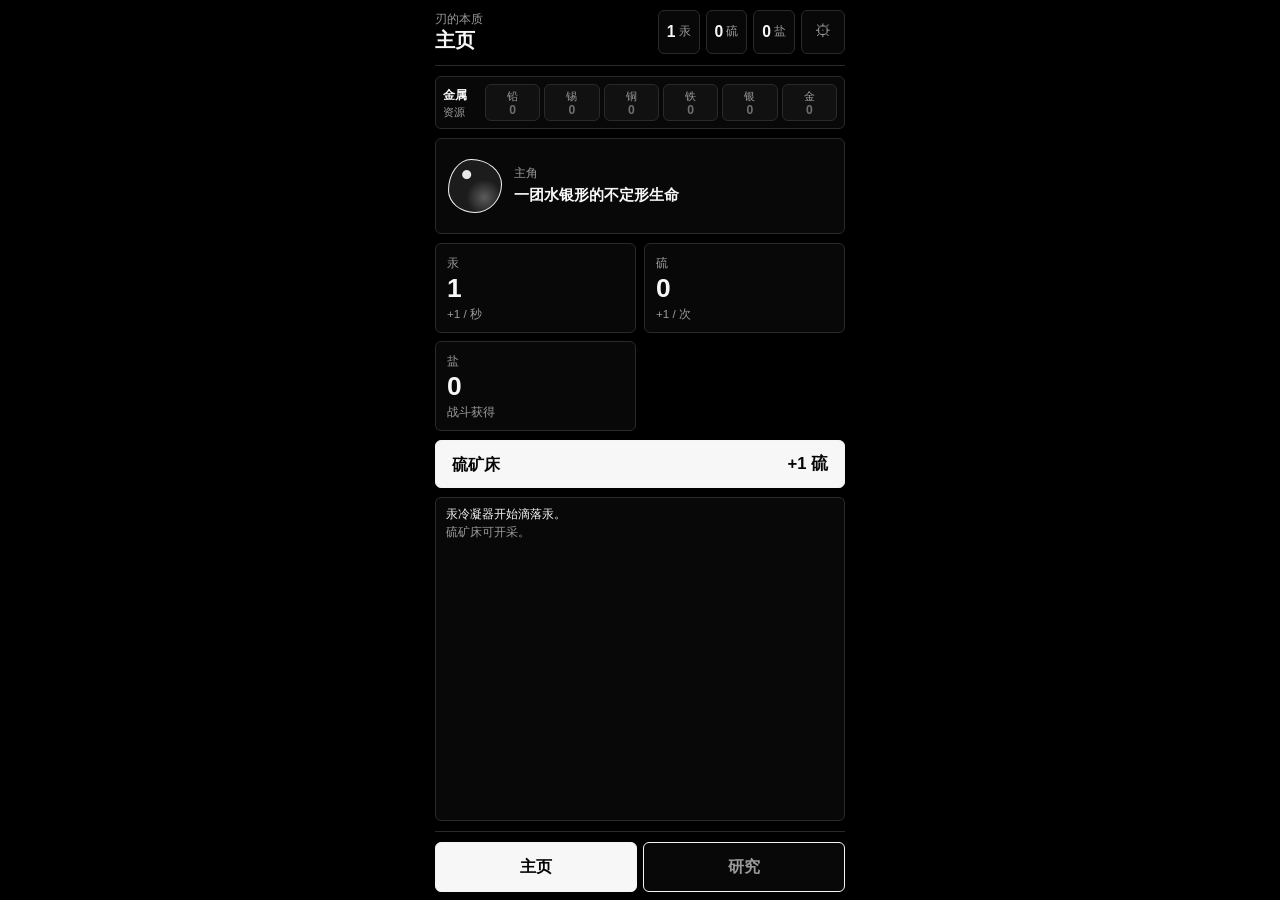
==== commit 62e3af07: "0728" ====
--- a/游戏本体/index.html
+++ b/游戏本体/index.html
@@ -285,16 +285,9 @@
             <section class="battle-actions" aria-label="战斗操作">
               <div class="battle-action-row battle-action-row-main">
                 <button class="secondary-action battle-flee-button" id="battle-flee-button" type="button">逃跑</button>
-	                <select id="battle-cr-select" aria-label="下一只敌人的 CR">
-	                  <option value="1">CR1</option>
-	                  <option value="2">CR2</option>
-	                  <option value="3">CR3</option>
-	                  <option value="4">CR4</option>
-	                  <option value="5">CR5</option>
-	                  <option value="6">CR6</option>
-	                  <option value="7">CR7</option>
-	                  <option value="8">CR8</option>
-	                </select>
+		                <select id="battle-cr-select" aria-label="下一只敌人的 CR">
+		                  <option value="1">CR1</option>
+		                </select>
                 <button class="primary-action" id="battle-auto-toggle" type="button">自动战斗</button>
                 <button class="secondary-action" id="battle-attack-button" type="button">手动攻击</button>
               </div>
--- a/游戏本体/styles.css
+++ b/游戏本体/styles.css
@@ -525,6 +525,56 @@
   scrollbar-width: thin;
 }
 
+.metallurgy-result-popover {
+  position: absolute;
+  inset: 8px;
+  z-index: 8;
+  min-width: 0;
+  min-height: 0;
+  padding: 12px;
+  display: grid;
+  grid-template-rows: auto auto minmax(0, 1fr) minmax(0, auto);
+  gap: 8px;
+  border: 1px solid var(--line-strong);
+  border-radius: var(--radius);
+  background: var(--panel);
+  color: var(--text);
+  box-shadow: 0 12px 28px rgba(0, 0, 0, 0.32);
+  overflow: hidden;
+}
+
+.metallurgy-result-title {
+  padding: 8px;
+  border: 1px solid var(--line);
+  border-radius: var(--radius);
+  background: var(--panel-2);
+}
+
+.metallurgy-result-body {
+  min-height: 0;
+  padding: 8px;
+  display: grid;
+  grid-template-columns: minmax(0, 1fr);
+  border: 1px solid var(--line);
+  border-radius: var(--radius);
+  background: var(--panel-2);
+}
+
+.metallurgy-result-popover .blade-detail-stats {
+  grid-template-columns: repeat(2, minmax(0, 1fr));
+  gap: 4px 8px;
+}
+
+.metallurgy-result-popover .blade-meta-panel {
+  min-height: 0;
+  padding: 8px;
+  border: 1px solid var(--line);
+  border-radius: var(--radius);
+  background: var(--panel-2);
+  overflow-y: auto;
+  scrollbar-width: thin;
+}
+
 .battle-info-popover-head {
   min-width: 0;
   display: flex;
@@ -713,6 +763,7 @@
 }
 
 .metallurgy-layout {
+  position: relative;
   grid-template-rows: auto minmax(0, 1fr) auto;
   gap: 10px;
   overflow: hidden;
@@ -1039,21 +1090,23 @@
 .current-loadout {
   min-height: 0;
   padding: 7px;
-  display: grid;
-  align-content: start;
-  gap: 4px;
+  display: block;
   border: 1px solid var(--line);
   border-radius: var(--radius);
   background: var(--panel-2);
   font-size: 0.72rem;
-  overflow-y: auto;
-  scrollbar-width: thin;
-  overflow-wrap: anywhere;
-  text-wrap: pretty;
-}
-
-.current-loadout small {
-  color: var(--muted);
+  line-height: 1.35;
+  overflow: hidden;
+  text-overflow: ellipsis;
+  white-space: nowrap;
+}
+
+.current-loadout span {
+  min-width: 0;
+  display: block;
+  overflow: hidden;
+  text-overflow: ellipsis;
+  white-space: nowrap;
 }
 
 .current-loadout .loadout-limit.is-full {
@@ -1114,20 +1167,24 @@
 .product-display {
   min-height: 0;
   padding: 10px;
-  display: grid;
-  align-content: center;
-  gap: 6px;
+  display: flex;
+  align-items: center;
   border: 1px solid var(--line);
   border-radius: var(--radius);
   background: var(--panel-2);
-  overflow-y: auto;
-  scrollbar-width: thin;
+  overflow: hidden;
 }
 
 .product-display span {
+  min-width: 0;
+  max-width: 100%;
+  display: block;
   font-size: 1.02rem;
   font-weight: 900;
-  overflow-wrap: anywhere;
+  line-height: 1.25;
+  overflow: hidden;
+  text-overflow: ellipsis;
+  white-space: nowrap;
 }
 
 .product-display small {
@@ -2246,6 +2303,57 @@
   }
 }
 
+@media (max-height: 760px) {
+  .metallurgy-station[data-station="forging"] .metallurgy-drawer.is-open .drawer-body {
+    grid-template-rows:
+      auto
+      minmax(92px, 118px)
+      minmax(var(--ingredient-zone-height), var(--ingredient-zone-height));
+  }
+
+  .metallurgy-station[data-station="forging"] .blade-detail {
+    grid-template-rows: auto minmax(0, 1fr);
+    gap: 5px;
+    overflow: hidden;
+  }
+
+  .metallurgy-station[data-station="forging"] .blade-detail-title {
+    align-items: center;
+  }
+
+  .metallurgy-station[data-station="forging"] .blade-detail-title strong,
+  .metallurgy-station[data-station="forging"] .blade-detail-title small {
+    overflow: hidden;
+    text-overflow: ellipsis;
+    white-space: nowrap;
+  }
+
+  .metallurgy-station[data-station="forging"] .blade-detail-body {
+    grid-template-columns: minmax(0, 1fr) 74px;
+    gap: 6px;
+  }
+
+  .metallurgy-station[data-station="forging"] .blade-detail-stats {
+    grid-template-columns: repeat(2, minmax(0, 1fr));
+    grid-auto-flow: row;
+    gap: 3px 6px;
+  }
+
+  .metallurgy-station[data-station="forging"] .blade-detail-stat-row {
+    grid-template-columns: minmax(2.4em, auto) minmax(0, 1fr);
+    gap: 3px;
+    font-size: 0.62rem;
+  }
+
+  .metallurgy-station[data-station="forging"] .blade-radar {
+    max-width: 74px;
+  }
+
+  .metallurgy-station[data-station="forging"] .blade-meta-panel {
+    display: none;
+  }
+}
+
 @media (max-height: 600px) {
   .app-shell {
     gap: 8px;
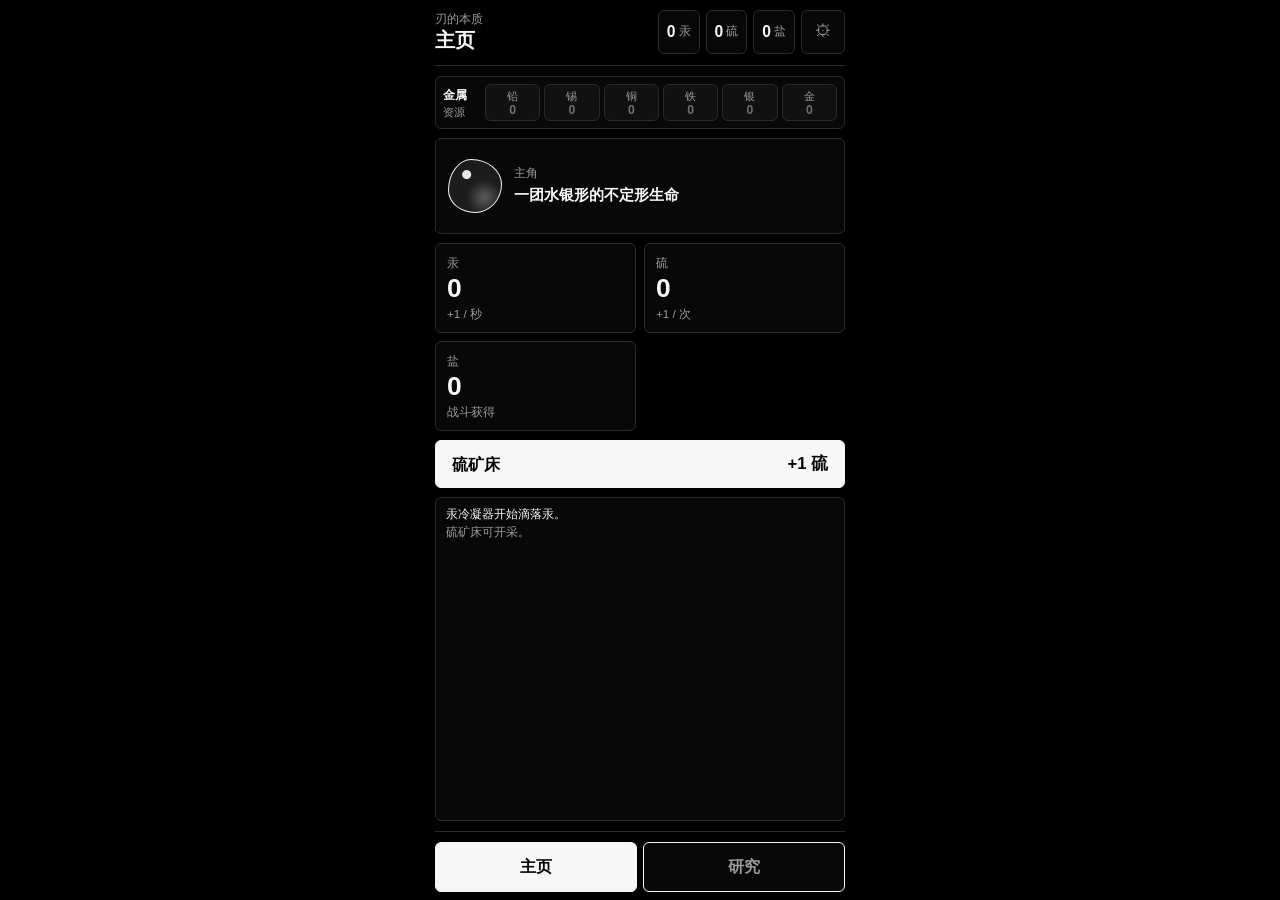
==== commit de6f663d: "0728-2" ====
--- a/游戏本体/index.html
+++ b/游戏本体/index.html
@@ -166,10 +166,12 @@
                   </section>
 
                   <section class="station-column product-column" aria-label="冶炼产品">
-                    <strong>产品</strong>
+                    <div class="product-heading">
+                      <strong>产品</strong>
+                      <small id="smelting-product-note">投入资源后确认。</small>
+                    </div>
                     <div class="product-display" id="smelting-product">
                       <span>尚未冶炼</span>
-                      <small>投入资源后确认。</small>
                     </div>
                     <div class="current-loadout" id="smelting-current-inputs">未投料</div>
                   </section>
@@ -226,10 +228,12 @@
                   </section>
 
                   <section class="station-column product-column" aria-label="锻造产品">
-                    <strong>产品</strong>
+                    <div class="product-heading">
+                      <strong>产品</strong>
+                      <small id="forging-product-note">投料后确认。</small>
+                    </div>
                     <div class="product-display blade-product" id="forging-product">
                       <span>尚未锻造</span>
-                      <small>刃属性会显示在这里。</small>
                     </div>
                     <div class="current-loadout" id="forging-current-inputs">未投料</div>
                   </section>
--- a/游戏本体/styles.css
+++ b/游戏本体/styles.css
@@ -540,7 +540,8 @@
   background: var(--panel);
   color: var(--text);
   box-shadow: 0 12px 28px rgba(0, 0, 0, 0.32);
-  overflow: hidden;
+  overflow-y: auto;
+  scrollbar-width: thin;
 }
 
 .metallurgy-result-title {
@@ -560,9 +561,30 @@
   background: var(--panel-2);
 }
 
+.metallurgy-result-popover .metallurgy-result-body {
+  align-items: start;
+}
+
 .metallurgy-result-popover .blade-detail-stats {
   grid-template-columns: repeat(2, minmax(0, 1fr));
+  align-self: start;
   gap: 4px 8px;
+}
+
+.metallurgy-result-popover .blade-detail-stat-row {
+  grid-template-columns: minmax(2.3em, auto) auto;
+  gap: 4px;
+  font-size: 0.76rem;
+}
+
+.metallurgy-result-popover .blade-detail-stat-row span,
+.metallurgy-result-popover .blade-detail-stat-row strong {
+  white-space: nowrap;
+}
+
+.metallurgy-result-popover .blade-detail-stat-row strong {
+  justify-self: start;
+  overflow-wrap: normal;
 }
 
 .metallurgy-result-popover .blade-meta-panel {
@@ -875,9 +897,8 @@
 
 .station-title small,
 .current-loadout,
+.ingredient-option span,
 .product-display small,
-.ingredient-option small,
-.ingredient-option span,
 .empty-note,
 .drawer-head small,
 .blade-detail,
@@ -970,11 +991,11 @@
 }
 
 .ingredient-option {
-  min-height: 44px;
+  min-height: 40px;
   padding: 5px 7px;
   display: grid;
   grid-template-columns: minmax(0, 1fr) auto;
-  grid-template-rows: repeat(2, auto);
+  grid-template-rows: auto;
   align-content: center;
   gap: 1px 6px;
   border: 1px solid var(--line);
@@ -991,7 +1012,6 @@
 }
 
 .ingredient-option strong,
-.ingredient-option small,
 .ingredient-option span {
   display: block;
   font-size: 0.68rem;
@@ -1003,35 +1023,26 @@
   font-size: 0.82rem;
 }
 
-.ingredient-option small,
 .ingredient-option span {
   grid-column: 2;
+  grid-row: 1;
   text-align: right;
 }
 
-.ingredient-option small {
-  grid-row: 1;
-}
-
-.ingredient-option span {
-  grid-row: 2;
-}
-
-.ingredient-option.is-selected small,
 .ingredient-option.is-selected span {
   color: var(--inverse);
 }
 
 .ingredient-controls {
   display: grid;
-  grid-template-columns: 44px minmax(0, 1fr) 44px;
-  grid-template-rows: repeat(2, 40px);
+  grid-template-columns: 40px 40px minmax(0, 1fr) 40px 40px;
+  grid-template-rows: 40px;
   align-items: center;
   gap: 6px;
 }
 
 .metallurgy-station[data-station="smelting"] .ingredient-controls {
-  grid-template-columns: 44px minmax(0, 1fr) 44px;
+  grid-template-columns: 40px 40px minmax(0, 1fr) 40px 40px;
 }
 
 .ingredient-controls button {
@@ -1042,20 +1053,22 @@
 }
 
 .ingredient-controls span {
-  grid-column: 2;
-  grid-row: 1 / span 2;
-  min-width: 0;
-  min-height: 86px;
+  grid-column: 3;
+  grid-row: 1;
+  min-width: 0;
+  min-height: 40px;
   padding: 6px;
-  display: grid;
-  place-items: center;
+  display: flex;
+  align-items: center;
+  justify-content: center;
   border: 1px solid var(--line);
   border-radius: var(--radius);
   background: var(--panel-2);
   font-size: 0.72rem;
   text-align: center;
-  overflow-wrap: anywhere;
-  text-wrap: balance;
+  overflow: hidden;
+  text-overflow: ellipsis;
+  white-space: nowrap;
 }
 
 .ingredient-controls button[data-ingredient-action="divide"] {
@@ -1064,18 +1077,18 @@
 }
 
 .ingredient-controls button[data-ingredient-action="remove"] {
-  grid-column: 1;
-  grid-row: 2;
+  grid-column: 2;
+  grid-row: 1;
 }
 
 .ingredient-controls button[data-ingredient-action="multiply"] {
-  grid-column: 3;
+  grid-column: 5;
   grid-row: 1;
 }
 
 .ingredient-controls button[data-ingredient-action="add"] {
-  grid-column: 3;
-  grid-row: 2;
+  grid-column: 4;
+  grid-row: 1;
 }
 
 .process-column {
@@ -1162,6 +1175,30 @@
 .product-column {
   grid-area: product;
   grid-template-rows: auto minmax(0, 1fr) auto;
+}
+
+.product-heading {
+  min-width: 0;
+  display: grid;
+  grid-template-columns: auto minmax(0, 1fr);
+  align-items: baseline;
+  gap: 8px;
+}
+
+.product-heading strong {
+  font-size: 0.8rem;
+}
+
+.product-heading small {
+  min-width: 0;
+  color: var(--muted);
+  font-size: 0.66rem;
+  font-weight: 600;
+  line-height: 1.2;
+  text-align: right;
+  overflow: hidden;
+  text-overflow: ellipsis;
+  white-space: nowrap;
 }
 
 .product-display {
@@ -2417,7 +2454,7 @@
   }
 
   .ingredient-option {
-    min-height: 42px;
+    min-height: 40px;
   }
 
   .process-icon {
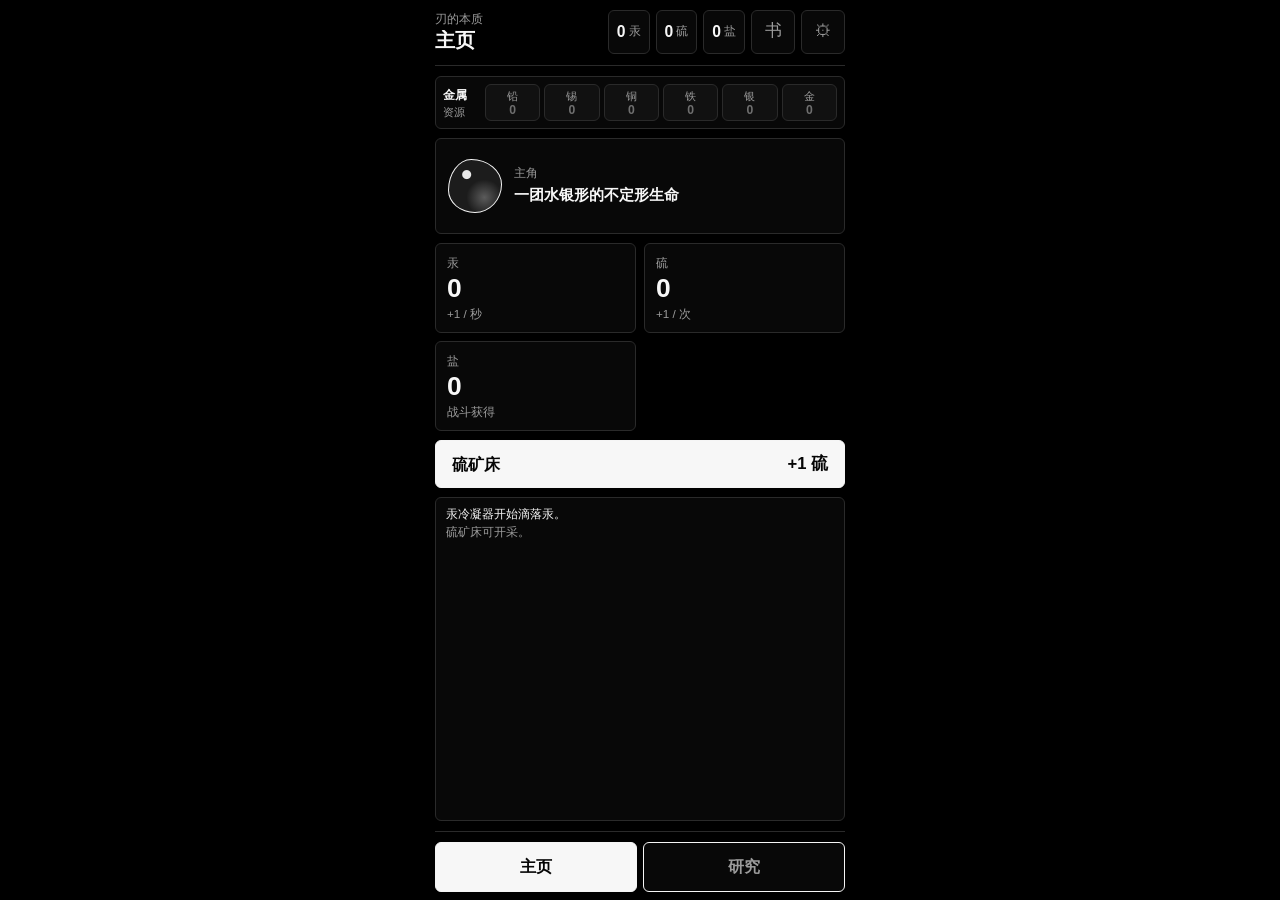
==== commit ef6758f2: "0728-5" ====
--- a/游戏本体/index.html
+++ b/游戏本体/index.html
@@ -16,10 +16,20 @@
         </div>
         <div class="title-actions">
           <div class="title-stats" aria-label="核心资源">
-            <span><strong id="title-mercury">0</strong><small>汞</small></span>
-            <span><strong id="title-sulfur">0</strong><small>硫</small></span>
-            <span><strong id="title-salt">0</strong><small>盐</small></span>
-          </div>
+            <span class="resource-indicator" data-resource-indicator="mercury"><strong id="title-mercury">0</strong><small>汞</small></span>
+            <span class="resource-indicator" data-resource-indicator="sulfur"><strong id="title-sulfur">0</strong><small>硫</small></span>
+            <span class="resource-indicator" data-resource-indicator="salt"><strong id="title-salt">0</strong><small>盐</small></span>
+          </div>
+          <button
+            class="notes-shortcut"
+            id="notes-shortcut"
+            type="button"
+            data-target="notes"
+            aria-label="笔记"
+            aria-selected="false"
+          >
+            <span aria-hidden="true">书</span>
+          </button>
           <button
             class="settings-shortcut"
             type="button"
@@ -75,6 +85,29 @@
             </button>
 
             <ol class="event-log" id="home-log" aria-label="主页记录"></ol>
+          </div>
+        </section>
+
+        <section class="screen is-headless" data-screen="notes" aria-label="笔记">
+          <div class="notes-layout">
+            <section class="note-editor" aria-label="内置笔记">
+              <label class="note-title-row">
+                <span>标题</span>
+                <input id="note-title" type="text" autocomplete="off" placeholder="本页标题" />
+              </label>
+              <textarea id="note-body" spellcheck="false" placeholder="写下这一页的笔记"></textarea>
+            </section>
+
+            <nav class="note-controls" aria-label="笔记翻页">
+              <button class="secondary-action" id="note-first-button" type="button" aria-label="跳到第 0 页">|&lt;</button>
+              <button class="secondary-action" id="note-prev-button" type="button" aria-label="上一页">&lt;</button>
+              <label class="note-page-jump">
+                <span>页</span>
+                <input id="note-page-input" type="number" min="0" step="1" inputmode="numeric" value="1" />
+              </label>
+              <button class="secondary-action" id="note-next-button" type="button" aria-label="下一页">&gt;</button>
+              <button class="secondary-action" id="note-last-button" type="button" aria-label="跳到最后一页">&gt;|</button>
+            </nav>
           </div>
         </section>
 
--- a/游戏本体/styles.css
+++ b/游戏本体/styles.css
@@ -78,6 +78,13 @@
 }
 
 .title-copy p,
+.title-copy h1 {
+  overflow: hidden;
+  text-overflow: ellipsis;
+  white-space: nowrap;
+}
+
+.title-copy p,
 .kicker,
 .resource-card span,
 .resource-card small,
@@ -166,7 +173,33 @@
   font-size: 0.72rem;
 }
 
-.settings-shortcut {
+.resource-indicator.is-flashing {
+  animation: resource-alert-flash 0.24s ease-in-out 2;
+}
+
+.metal-resource-item.is-empty.resource-indicator.is-flashing strong {
+  color: var(--text);
+}
+
+@keyframes resource-alert-flash {
+  0%,
+  100% {
+    border-color: var(--line);
+    box-shadow: none;
+  }
+
+  50% {
+    border-color: var(--text);
+    background: var(--panel-2);
+    color: var(--text);
+    box-shadow:
+      inset 0 0 0 1px rgba(245, 245, 245, 0.34),
+      0 0 18px rgba(245, 245, 245, 0.2);
+  }
+}
+
+.settings-shortcut,
+.notes-shortcut {
   width: 44px;
   min-width: 44px;
   min-height: 44px;
@@ -178,15 +211,108 @@
   color: var(--muted);
 }
 
-.settings-shortcut.is-active {
+.settings-shortcut.is-active,
+.notes-shortcut.is-active {
   border-color: var(--line-strong);
   background: var(--text);
   color: var(--inverse);
 }
 
-.settings-shortcut span {
+.settings-shortcut span,
+.notes-shortcut span {
   font-size: 1.05rem;
   line-height: 1;
+}
+
+@media (max-width: 430px) {
+  .title-bar {
+    gap: 8px;
+  }
+
+  .title-copy {
+    flex: 0 0 54px;
+  }
+
+  .title-actions,
+  .title-stats {
+    min-width: 0;
+    gap: 4px;
+  }
+
+  .title-actions {
+    flex: 1 1 auto;
+  }
+
+  .title-stats {
+    flex: 1 1 0;
+  }
+
+  .title-stats span {
+    min-width: 0;
+    min-height: 42px;
+    flex: 1 1 0;
+    justify-content: center;
+    padding: 0 6px;
+  }
+
+  .title-stats strong {
+    min-width: 0;
+    overflow: hidden;
+    text-overflow: ellipsis;
+    font-size: 0.88rem;
+  }
+
+  .title-stats small {
+    font-size: 0.64rem;
+  }
+
+  .settings-shortcut,
+  .notes-shortcut {
+    width: 40px;
+    min-width: 40px;
+    min-height: 42px;
+  }
+}
+
+@media (max-width: 340px) {
+  .title-bar {
+    gap: 6px;
+  }
+
+  .title-copy {
+    flex-basis: 48px;
+  }
+
+  .title-actions,
+  .title-stats {
+    gap: 3px;
+  }
+
+  .title-stats span {
+    min-height: 40px;
+    padding: 0 4px;
+    gap: 2px;
+  }
+
+  .title-stats strong {
+    font-size: 0.8rem;
+  }
+
+  .title-stats small {
+    font-size: 0.58rem;
+  }
+
+  .settings-shortcut,
+  .notes-shortcut {
+    width: 36px;
+    min-width: 36px;
+    min-height: 40px;
+  }
+
+  .settings-shortcut span,
+  .notes-shortcut span {
+    font-size: 0.94rem;
+  }
 }
 
 .screen-stage {
@@ -240,6 +366,111 @@
   align-content: start;
   overflow: auto;
   scrollbar-width: thin;
+}
+
+.notes-layout {
+  min-height: 0;
+  display: grid;
+  grid-template-rows: minmax(0, 1fr) auto;
+  gap: 10px;
+  overflow: hidden;
+}
+
+.note-editor {
+  min-height: 0;
+  display: grid;
+  grid-template-rows: auto minmax(0, 1fr);
+  gap: 8px;
+  overflow: hidden;
+}
+
+.note-title-row {
+  min-width: 0;
+  min-height: 48px;
+  padding: 8px 10px;
+  display: grid;
+  grid-template-columns: auto minmax(0, 1fr);
+  align-items: center;
+  gap: 10px;
+  border: 1px solid var(--line);
+  border-radius: var(--radius);
+  background: var(--panel);
+}
+
+.note-title-row span {
+  color: var(--muted);
+  font-size: 0.74rem;
+  font-weight: 800;
+  white-space: nowrap;
+}
+
+.note-title-row input,
+.note-page-jump input {
+  min-width: 0;
+  border: 0;
+  background: transparent;
+  color: var(--text);
+  outline: none;
+}
+
+.note-title-row input {
+  width: 100%;
+  font-size: 0.98rem;
+  font-weight: 900;
+}
+
+.note-editor.is-readonly .note-title-row input,
+.note-editor.is-readonly textarea {
+  color: var(--muted);
+}
+
+#note-body {
+  min-height: 0;
+  height: 100%;
+  line-height: 1.52;
+  overflow-y: auto;
+  scrollbar-width: thin;
+}
+
+.note-controls {
+  min-height: 50px;
+  display: grid;
+  grid-template-columns: 42px 42px minmax(0, 1fr) 42px 42px;
+  gap: 6px;
+}
+
+.note-controls button {
+  min-width: 0;
+  min-height: 44px;
+  padding: 0;
+  white-space: nowrap;
+}
+
+.note-page-jump {
+  min-width: 0;
+  min-height: 44px;
+  padding: 0 8px;
+  display: grid;
+  grid-template-columns: auto minmax(0, 1fr);
+  align-items: center;
+  gap: 6px;
+  border: 1px solid var(--line);
+  border-radius: var(--radius);
+  background: var(--panel);
+}
+
+.note-page-jump span {
+  color: var(--muted);
+  font-size: 0.72rem;
+  font-weight: 800;
+}
+
+.note-page-jump input {
+  width: 100%;
+  font-size: 0.9rem;
+  font-variant-numeric: tabular-nums;
+  font-weight: 900;
+  text-align: center;
 }
 
 .battle-layout {
@@ -358,7 +589,10 @@
   font-size: 0.7rem;
   font-weight: 800;
   font-variant-numeric: tabular-nums;
-  overflow-wrap: anywhere;
+  overflow: hidden;
+  overflow-wrap: normal;
+  text-overflow: ellipsis;
+  white-space: nowrap;
 }
 
 .battle-log-panel {
@@ -382,7 +616,7 @@
   border-bottom: 1px solid var(--line);
   color: var(--muted);
   font-size: 0.68rem;
-  overflow-wrap: anywhere;
+  overflow-wrap: break-word;
 }
 
 .battle-actions {
@@ -419,7 +653,10 @@
   font-size: 0.74rem;
   font-weight: 800;
   text-align: center;
-  overflow-wrap: anywhere;
+  overflow: hidden;
+  overflow-wrap: normal;
+  text-overflow: ellipsis;
+  white-space: nowrap;
 }
 
 .battle-hone-button {
@@ -433,7 +670,10 @@
   min-width: 0;
   display: block;
   color: inherit;
-  overflow-wrap: anywhere;
+  overflow: hidden;
+  overflow-wrap: normal;
+  text-overflow: ellipsis;
+  white-space: nowrap;
 }
 
 .battle-hone-button strong {
@@ -472,10 +712,12 @@
 
 .battle-blade-body {
   min-height: 0;
+  container-type: size;
   display: grid;
   grid-template-columns: minmax(0, 0.72fr) minmax(160px, 1fr);
   align-items: center;
   gap: 8px;
+  overflow: hidden;
 }
 
 .battle-blade-card {
@@ -484,9 +726,11 @@
 }
 
 .battle-blade-card .blade-radar {
-  width: 100%;
-  max-width: 220px;
+  width: min(100%, 220px, 100cqh);
+  height: auto;
+  max-width: min(100%, 220px);
   justify-self: center;
+  align-self: center;
 }
 
 .battle-info-button {
@@ -533,7 +777,8 @@
   min-height: 0;
   padding: 12px;
   display: grid;
-  grid-template-rows: auto auto minmax(0, 1fr) minmax(0, auto);
+  grid-template-rows: auto auto auto minmax(0, 1fr);
+  align-content: start;
   gap: 8px;
   border: 1px solid var(--line-strong);
   border-radius: var(--radius);
@@ -562,13 +807,19 @@
 }
 
 .metallurgy-result-popover .metallurgy-result-body {
-  align-items: start;
+  grid-template-columns: max-content clamp(82px, 24vw, 118px);
+  align-items: center;
+  justify-content: center;
+  justify-items: stretch;
+  gap: clamp(14px, 5vw, 24px);
 }
 
 .metallurgy-result-popover .blade-detail-stats {
-  grid-template-columns: repeat(2, minmax(0, 1fr));
-  align-self: start;
-  gap: 4px 8px;
+  width: auto;
+  grid-template-columns: max-content;
+  justify-content: start;
+  align-self: center;
+  gap: 5px;
 }
 
 .metallurgy-result-popover .blade-detail-stat-row {
@@ -585,6 +836,58 @@
 .metallurgy-result-popover .blade-detail-stat-row strong {
   justify-self: start;
   overflow-wrap: normal;
+}
+
+.metallurgy-result-popover .blade-radar {
+  width: min(100%, 118px, 24vh);
+  max-width: none;
+  display: block;
+  justify-self: center;
+}
+
+@media (min-width: 560px) and (min-height: 640px) {
+  .metallurgy-result-popover .metallurgy-result-body {
+    grid-template-columns: minmax(0, max-content) minmax(120px, 160px);
+    align-items: center;
+    justify-content: center;
+    justify-items: stretch;
+    gap: 14px;
+  }
+
+  .metallurgy-result-popover .blade-detail-stats {
+    width: auto;
+    grid-template-columns: max-content;
+    justify-content: start;
+    align-self: center;
+    gap: 5px;
+  }
+
+  .metallurgy-result-popover .blade-radar {
+    width: min(100%, 160px, 28vh);
+    max-width: none;
+    display: block;
+    justify-self: center;
+  }
+}
+
+@media (max-width: 340px), (max-height: 560px) {
+  .metallurgy-result-popover .metallurgy-result-body {
+    grid-template-columns: minmax(0, 1fr);
+    place-items: center;
+    gap: 8px;
+  }
+
+  .metallurgy-result-popover .blade-detail-stats {
+    width: min(100%, 340px);
+    grid-template-columns: repeat(2, max-content);
+    justify-content: center;
+    align-self: center;
+    gap: 4px clamp(14px, 7vw, 28px);
+  }
+
+  .metallurgy-result-popover .blade-radar {
+    display: none;
+  }
 }
 
 .metallurgy-result-popover .blade-meta-panel {
@@ -655,7 +958,7 @@
   color: var(--muted);
   font-size: 0.67rem;
   line-height: 1.38;
-  overflow-wrap: anywhere;
+  overflow-wrap: break-word;
   text-wrap: pretty;
 }
 
@@ -824,8 +1127,7 @@
   justify-items: center;
   align-content: start;
   gap: var(--epilogue-gap);
-  overflow-y: auto;
-  scrollbar-width: thin;
+  overflow: hidden;
 }
 
 .inscription-epilogue-text {
@@ -845,6 +1147,7 @@
 
 .inscription-epilogue-text p {
   margin: 0;
+  white-space: pre-line;
 }
 
 .inscription-epilogue-button {
@@ -855,9 +1158,14 @@
 
 .w7-wheel-hint {
   width: var(--w7-wheel-size);
+  height: var(--w7-wheel-size);
   aspect-ratio: 1;
   display: grid;
   place-items: center;
+}
+
+.inscription-epilogue.is-wheel-collapsed .w7-wheel-hint {
+  display: none;
 }
 
 .w7-wheel-hint svg {
@@ -1147,7 +1455,7 @@
   line-height: 1.15;
   text-align: center;
   font-variant-numeric: tabular-nums;
-  overflow-wrap: anywhere;
+  overflow-wrap: normal;
   text-wrap: balance;
 }
 
@@ -1343,7 +1651,10 @@
   min-width: 0;
   color: var(--muted);
   font-size: 0.72rem;
-  overflow-wrap: anywhere;
+  overflow: hidden;
+  overflow-wrap: normal;
+  text-overflow: ellipsis;
+  white-space: nowrap;
 }
 
 .record-actions {
@@ -1360,6 +1671,7 @@
   background: var(--panel);
   color: var(--text);
   font-size: 0.68rem;
+  white-space: nowrap;
 }
 
 .record-star {
@@ -1482,7 +1794,10 @@
   font-size: 0.62rem;
   line-height: 1.1;
   text-align: center;
-  overflow-wrap: anywhere;
+  overflow: hidden;
+  overflow-wrap: normal;
+  text-overflow: ellipsis;
+  white-space: nowrap;
 }
 
 .blade-detail {
@@ -1496,7 +1811,7 @@
   border-radius: var(--radius);
   background: var(--panel-2);
   font-size: 0.72rem;
-  overflow-wrap: anywhere;
+  overflow-wrap: normal;
   overflow-y: auto;
   scrollbar-width: thin;
 }
@@ -1512,7 +1827,10 @@
 .blade-detail-title strong,
 .blade-detail-title small {
   min-width: 0;
-  overflow-wrap: anywhere;
+  overflow: hidden;
+  overflow-wrap: normal;
+  text-overflow: ellipsis;
+  white-space: nowrap;
 }
 
 .blade-detail-title strong {
@@ -1549,7 +1867,10 @@
   border-radius: var(--radius);
   background: var(--panel);
   color: var(--text);
-  overflow-wrap: anywhere;
+  overflow: hidden;
+  overflow-wrap: normal;
+  text-overflow: ellipsis;
+  white-space: nowrap;
 }
 
 .blade-stat-list {
@@ -1575,7 +1896,7 @@
 .blade-detail-stat-row {
   min-width: 0;
   display: grid;
-  grid-template-columns: 3.5em minmax(0, 1fr);
+  grid-template-columns: max-content max-content;
   align-items: baseline;
   gap: 6px;
   text-align: left;
@@ -1583,13 +1904,15 @@
 
 .blade-detail-stat-row span {
   color: var(--muted);
+  white-space: nowrap;
 }
 
 .blade-detail-stat-row strong {
   min-width: 0;
   color: var(--text);
   font-variant-numeric: tabular-nums;
-  overflow-wrap: anywhere;
+  overflow-wrap: normal;
+  white-space: nowrap;
 }
 
 .blade-radar {
@@ -1607,6 +1930,16 @@
   display: block;
   overflow: hidden;
   pointer-events: none;
+}
+
+.metallurgy-station[data-station="forging"] .blade-detail-body {
+  align-items: start;
+}
+
+.metallurgy-station[data-station="forging"] .blade-radar {
+  width: clamp(86px, 22vw, 150px);
+  max-width: 100%;
+  align-self: start;
 }
 
 .blade-radar-grid {
@@ -1656,7 +1989,14 @@
 .blade-meta-list span {
   min-width: 0;
   display: block;
-  overflow-wrap: anywhere;
+  overflow-wrap: break-word;
+}
+
+.blade-stat-list span {
+  overflow: hidden;
+  overflow-wrap: normal;
+  text-overflow: ellipsis;
+  white-space: nowrap;
 }
 
 .blade-stat-list span {
@@ -1798,7 +2138,7 @@
 .milestone-meta,
 .milestone-count {
   min-width: 0;
-  overflow-wrap: anywhere;
+  overflow-wrap: break-word;
 }
 
 .milestone-copy strong {
@@ -1818,6 +2158,7 @@
   font-size: 0.7rem;
   font-weight: 700;
   line-height: 1;
+  white-space: nowrap;
 }
 
 .milestone-card.is-locked .milestone-count {
@@ -1868,7 +2209,10 @@
 .stat-row span,
 .stat-row strong {
   min-width: 0;
-  overflow-wrap: anywhere;
+  overflow: hidden;
+  overflow-wrap: normal;
+  text-overflow: ellipsis;
+  white-space: nowrap;
 }
 
 .stat-row strong {
@@ -2159,8 +2503,8 @@
 .research-card small {
   display: block;
   min-width: 0;
-  overflow-wrap: anywhere;
-  word-break: break-word;
+  overflow-wrap: break-word;
+  word-break: normal;
   text-wrap: pretty;
 }
 
@@ -2220,7 +2564,7 @@
   max-width: 96px;
   min-height: 42px;
   padding: 0 8px;
-  overflow-wrap: anywhere;
+  overflow-wrap: normal;
   white-space: normal;
 }
 
@@ -2300,7 +2644,7 @@
 .settings-message {
   min-height: 18px;
   font-size: 0.76rem;
-  overflow-wrap: anywhere;
+  overflow-wrap: break-word;
 }
 
 .tab-bar {
@@ -2340,17 +2684,43 @@
   }
 }
 
+@media (max-height: 640px) {
+  .battle-blade-card .blade-detail-stats {
+    grid-template-columns: repeat(2, max-content);
+    align-content: center;
+    gap: 3px 12px;
+  }
+
+  .battle-blade-card .blade-detail-stat-row {
+    gap: 4px;
+    font-size: 0.68rem;
+  }
+}
+
 @media (max-height: 760px) {
+  .inscription-epilogue {
+    --epilogue-gap: clamp(8px, 2dvh, 12px);
+    padding: 8px 12px 10px;
+  }
+
+  .inscription-epilogue-text {
+    padding: 12px;
+    gap: 7px;
+    font-size: 0.78rem;
+    line-height: 1.52;
+  }
+
   .metallurgy-station[data-station="forging"] .metallurgy-drawer.is-open .drawer-body {
     grid-template-rows:
       auto
-      minmax(92px, 118px)
+      minmax(104px, 118px)
       minmax(var(--ingredient-zone-height), var(--ingredient-zone-height));
   }
 
   .metallurgy-station[data-station="forging"] .blade-detail {
-    grid-template-rows: auto minmax(0, 1fr);
-    gap: 5px;
+    grid-template-rows: auto auto;
+    align-content: start;
+    gap: 3px;
     overflow: hidden;
   }
 
@@ -2366,8 +2736,9 @@
   }
 
   .metallurgy-station[data-station="forging"] .blade-detail-body {
-    grid-template-columns: minmax(0, 1fr) 74px;
-    gap: 6px;
+    grid-template-columns: minmax(0, 1fr) clamp(74px, 12vh, 88px);
+    align-items: start;
+    gap: 4px;
   }
 
   .metallurgy-station[data-station="forging"] .blade-detail-stats {
@@ -2383,7 +2754,8 @@
   }
 
   .metallurgy-station[data-station="forging"] .blade-radar {
-    max-width: 74px;
+    width: clamp(74px, 12vh, 88px);
+    max-width: none;
   }
 
   .metallurgy-station[data-station="forging"] .blade-meta-panel {
@@ -2394,6 +2766,18 @@
 @media (max-height: 600px) {
   .app-shell {
     gap: 8px;
+  }
+
+  .inscription-epilogue {
+    --epilogue-gap: 8px;
+    padding: 6px 10px 8px;
+  }
+
+  .inscription-epilogue-text {
+    padding: 10px;
+    gap: 5px;
+    font-size: 0.72rem;
+    line-height: 1.46;
   }
 
   .title-bar {
